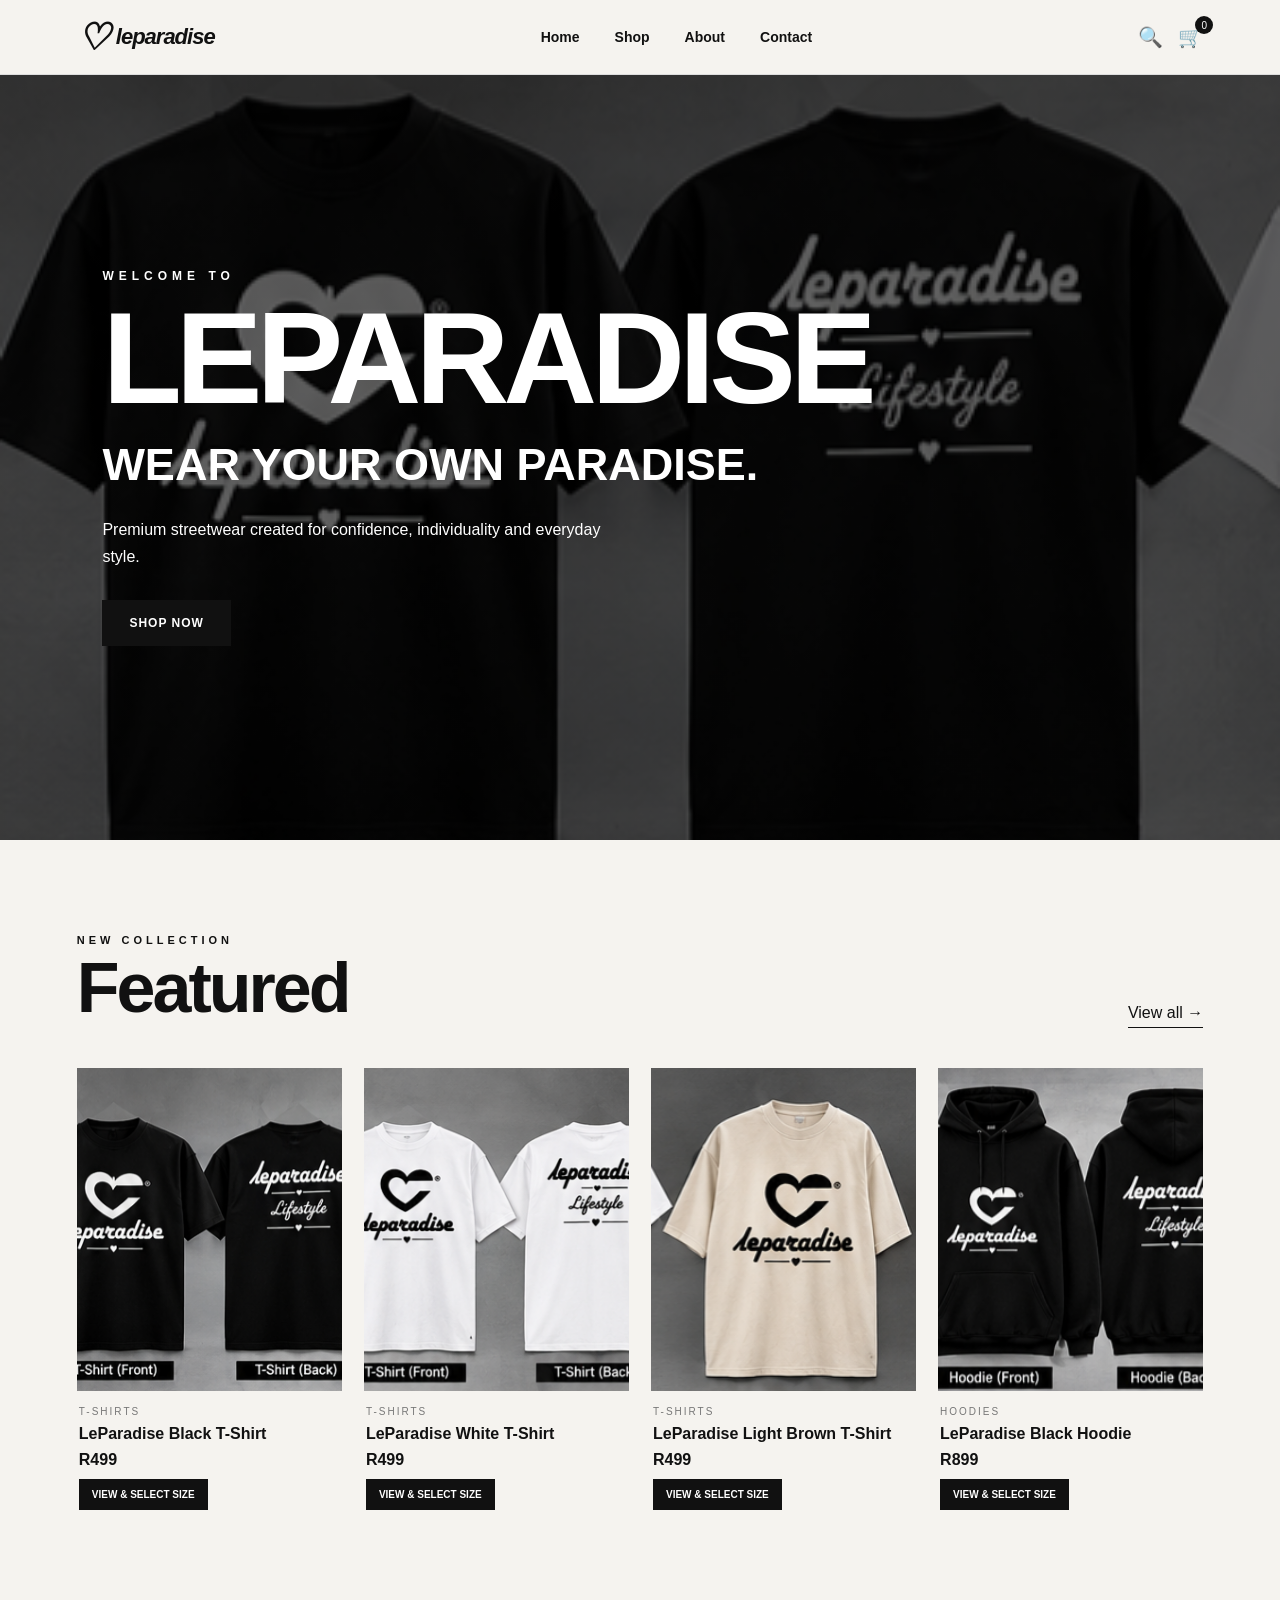
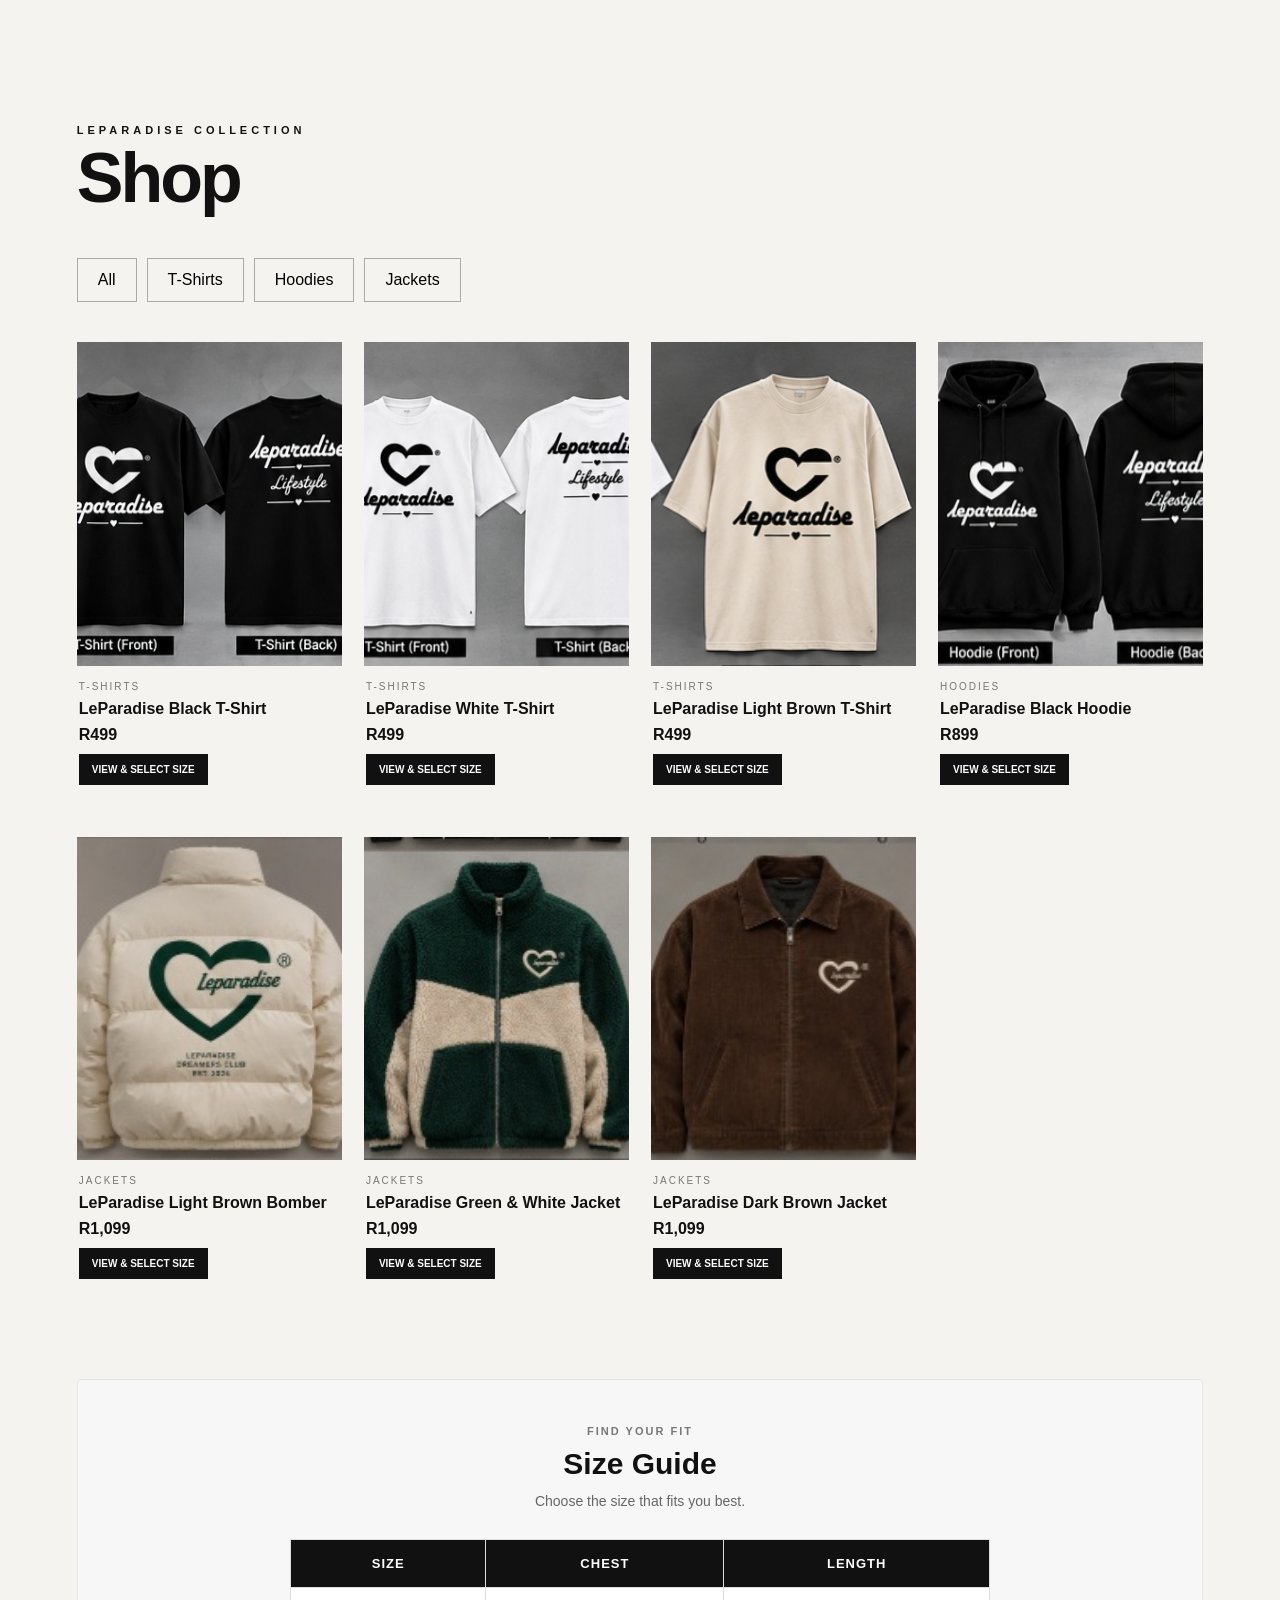
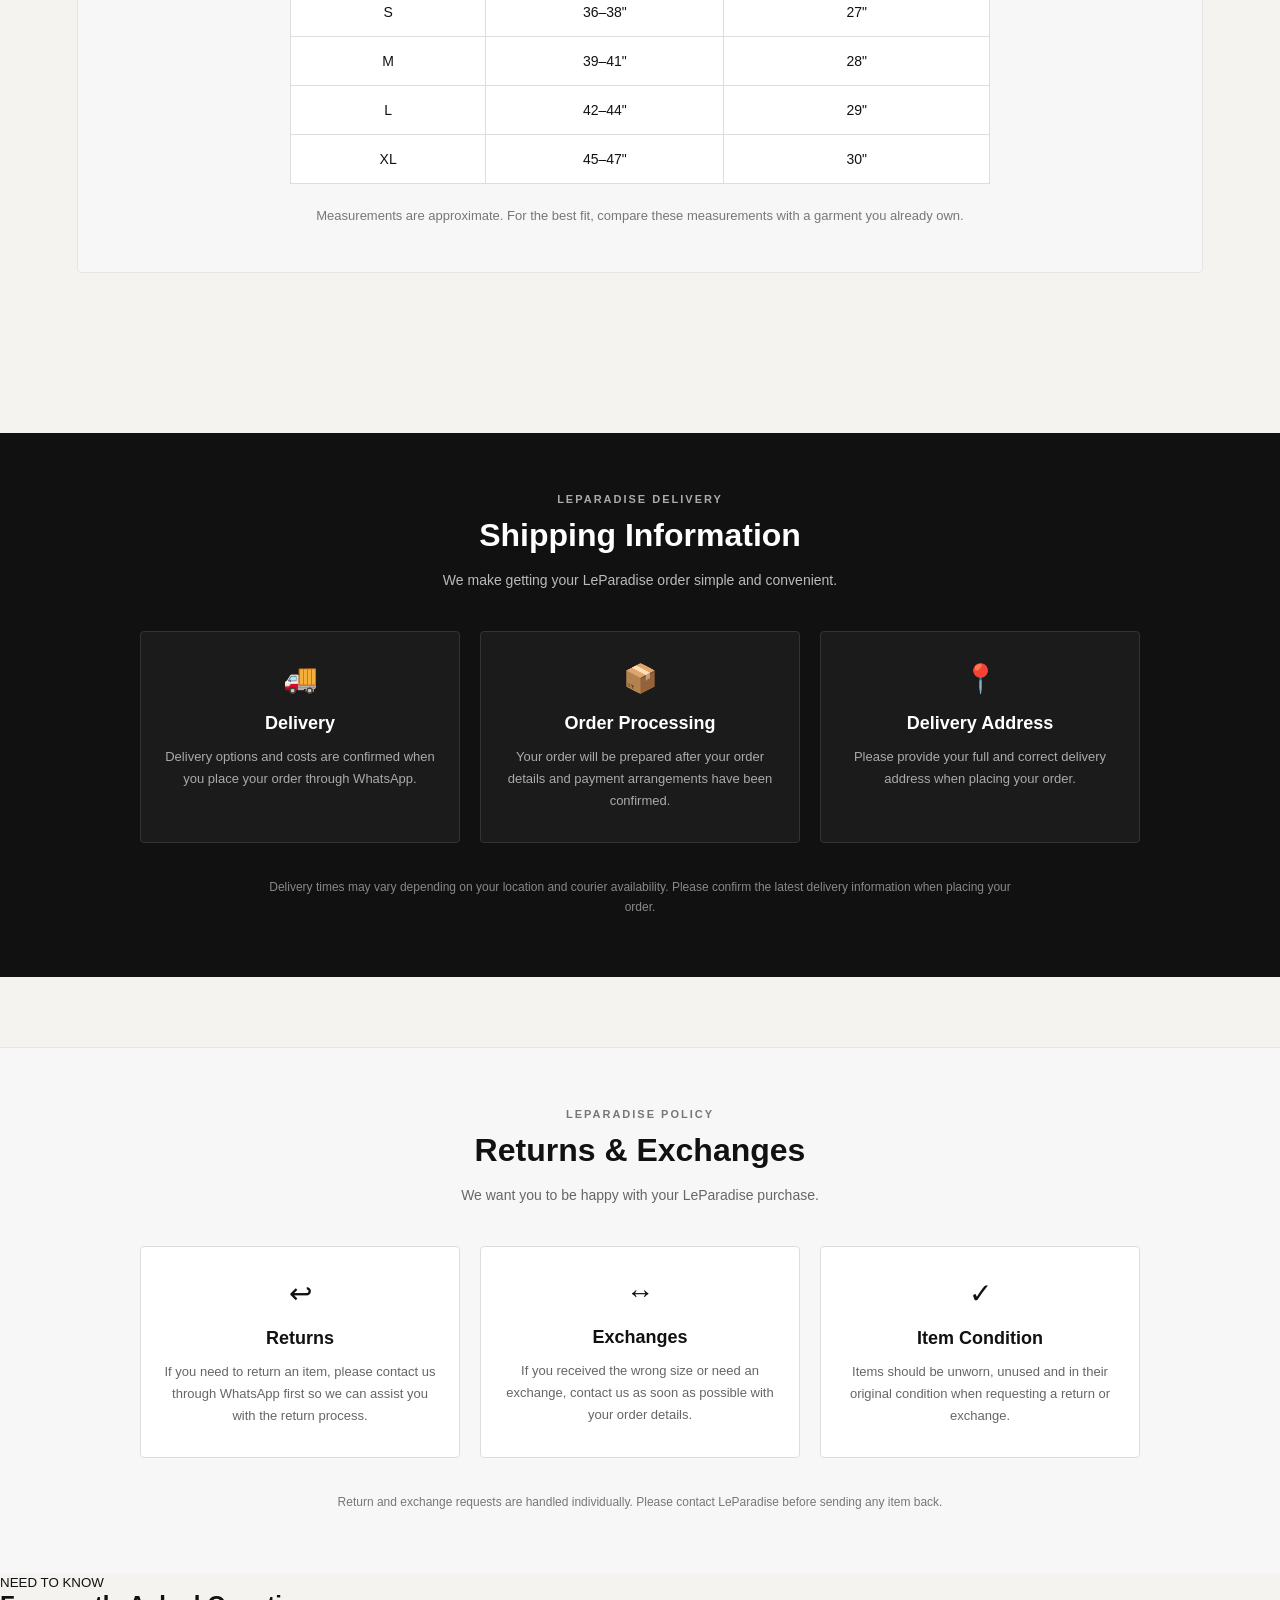
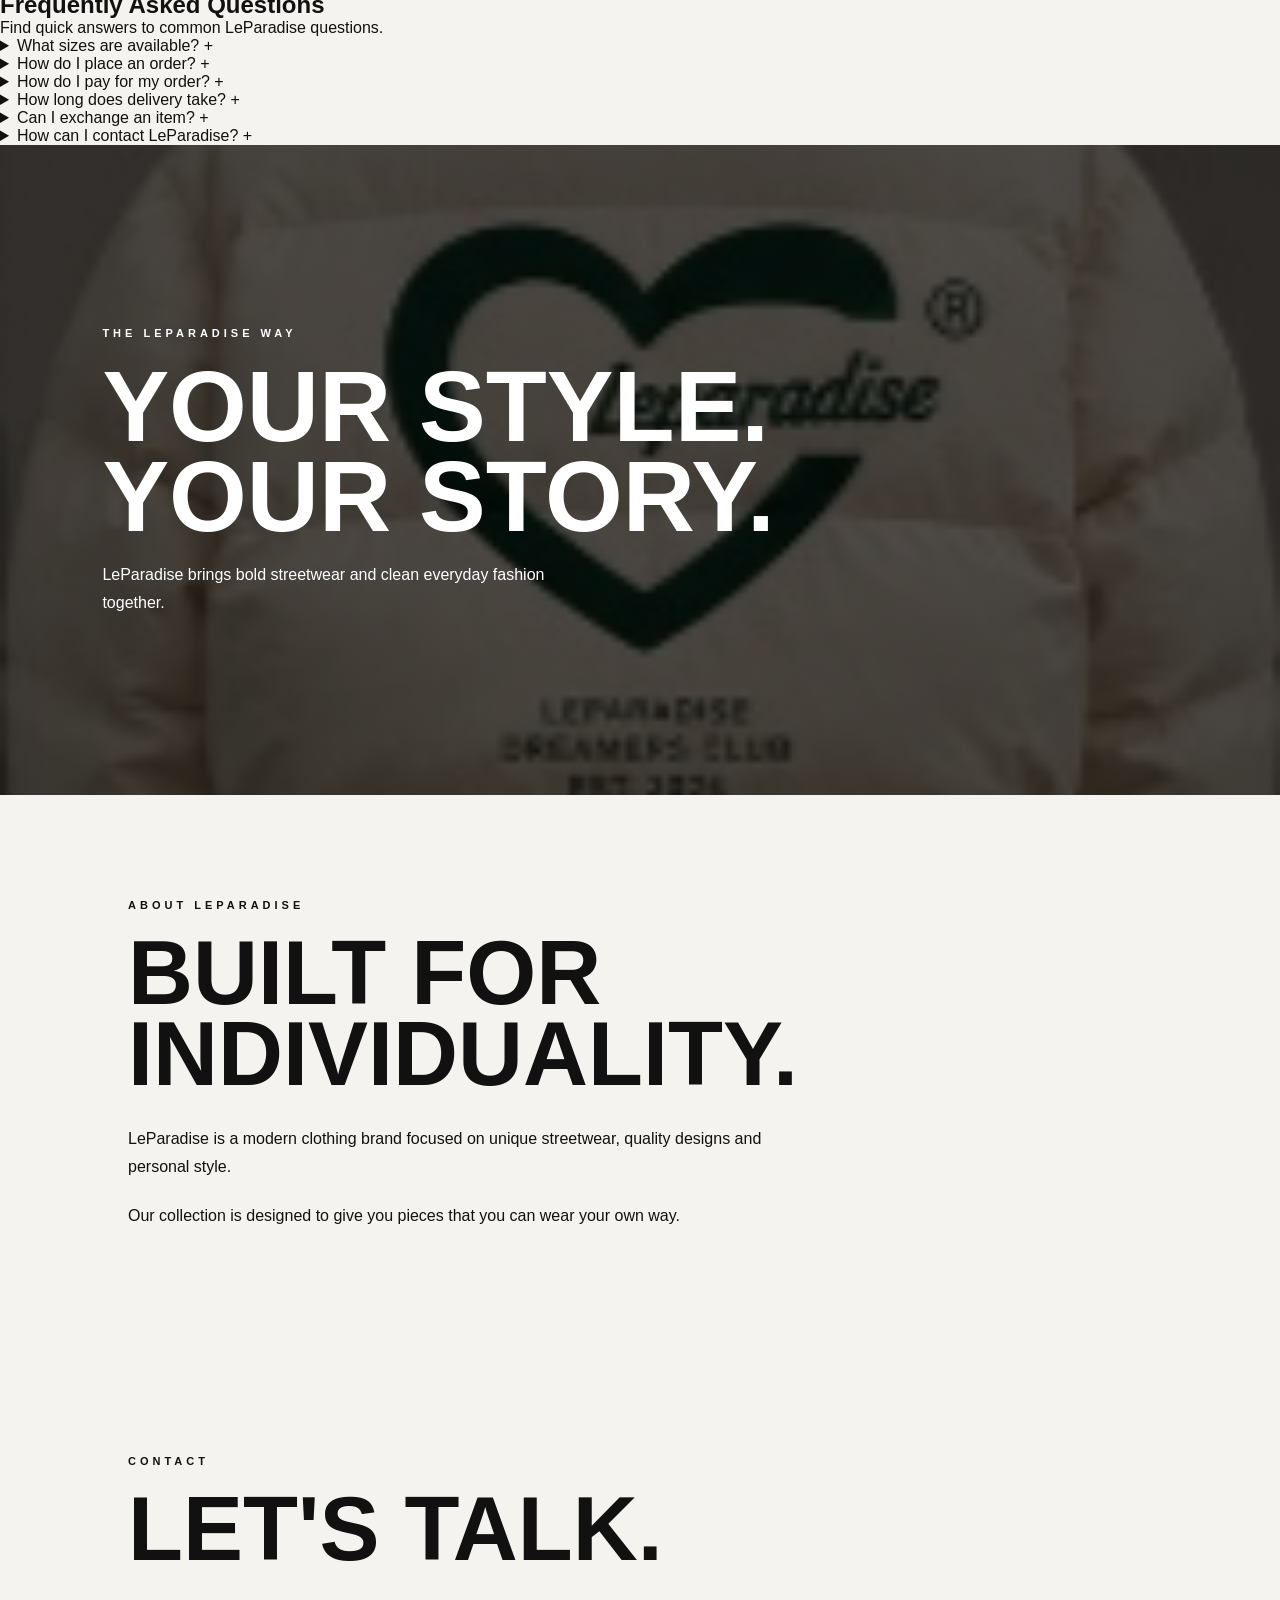
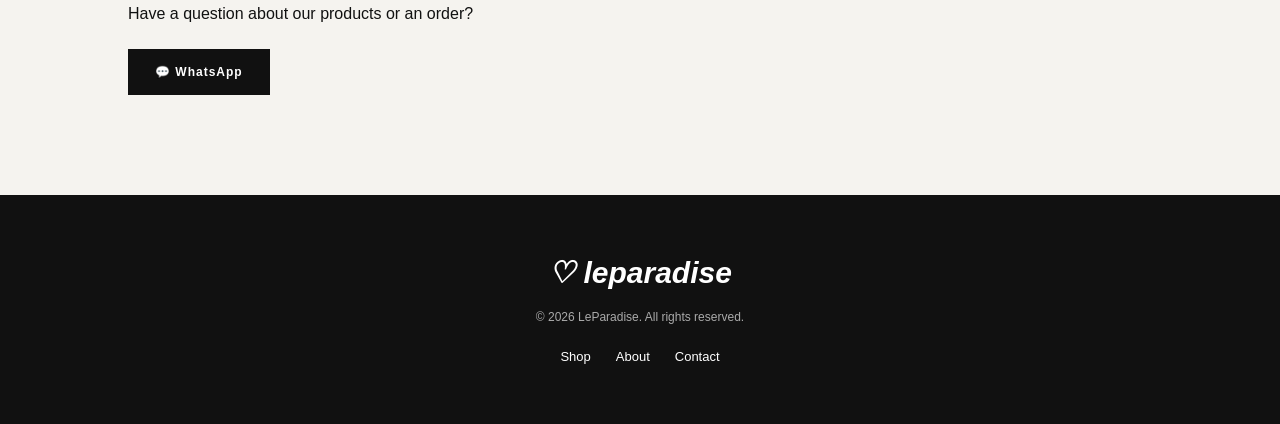
==== index.html @ 9fdb55fc "Add FAQ section" ====
<!DOCTYPE html>
<html lang="en">
<head>
  <meta charset="UTF-8">
  <meta name="viewport" content="width=device-width, initial-scale=1.0">

  <meta
    name="description"
    content="LeParadise — premium streetwear created for confidence, individuality and everyday style."
  >

  <title>LeParadise | Official Store</title>

  <link rel="stylesheet" href="style.css">
</head>

<body>

<header class="header">

  <a href="#home" class="logo">
    <span class="logo-heart">♡</span>
    <span>leparadise</span>
  </a>

  <nav class="desktop-nav">
    <a href="#home">Home</a>
    <a href="#shop">Shop</a>
    <a href="#about">About</a>
    <a href="#contact">Contact</a>
  </nav>

  <div class="header-buttons">

    <button
      onclick="openSearch()"
      aria-label="Search"
      type="button"
    >
      🔍
    </button>

    <button
      onclick="openCart()"
      class="cart-btn"
      aria-label="Shopping cart"
      type="button"
    >
      🛒
      <span id="cart-count">0</span>
    </button>

    <button
      onclick="toggleMenu()"
      class="menu-btn"
      aria-label="Open menu"
      type="button"
    >
      ☰
    </button>

  </div>

</header>


<!-- MOBILE MENU -->

<div id="mobile-menu" class="mobile-menu">

  <button
    class="close-menu"
    onclick="toggleMenu()"
    type="button"
    aria-label="Close menu"
  >
    ×
  </button>

  <a href="#home" onclick="toggleMenu()">Home</a>
  <a href="#shop" onclick="toggleMenu()">Shop</a>
  <a href="#about" onclick="toggleMenu()">About</a>
  <a href="#contact" onclick="toggleMenu()">Contact</a>

</div>


<!-- SEARCH -->

<div id="search-box" class="search-box">

  <div class="search-content">

    <input
      id="search-input"
      type="search"
      placeholder="Search products..."
      oninput="searchProducts()"
      aria-label="Search products"
    >

    <button
      onclick="closeSearch()"
      type="button"
      aria-label="Close search"
    >
      ×
    </button>

  </div>

</div>


<!-- HOME -->

<main id="home">

  <!-- HERO -->

  <section class="hero">

    <div class="hero-content">

      <p>WELCOME TO</p>

      <h1>LEPARADISE</h1>

      <h2>WEAR YOUR OWN PARADISE.</h2>

      <p class="hero-description">
        Premium streetwear created for confidence,
        individuality and everyday style.
      </p>

      <a href="#shop" class="main-button">
        SHOP NOW
      </a>

    </div>

  </section>


  <!-- FEATURED -->

  <section class="section">

    <div class="section-title">

      <div>
        <small>NEW COLLECTION</small>
        <h2>Featured</h2>
      </div>

      <a href="#shop">View all →</a>

    </div>

    <div
      id="featured-products"
      class="product-grid"
    ></div>

  </section>


  <!-- SHOP -->

  <section
    id="shop"
    class="section shop-section"
  >

    <div class="section-title">

      <div>
        <small>LEPARADISE COLLECTION</small>
        <h2>Shop</h2>
      </div>

    </div>


    <!-- PRODUCT FILTERS -->

    <div class="categories">

      <button
        onclick="filterProducts('all')"
        type="button"
      >
        All
      </button>

      <button
        onclick="filterProducts('T-Shirts')"
        type="button"
      >
        T-Shirts
      </button>

      <button
        onclick="filterProducts('Hoodies')"
        type="button"
      >
        Hoodies
      </button>

      <button
        onclick="filterProducts('Jackets')"
        type="button"
      >
        Jackets
      </button>

    </div>


    <!-- PRODUCTS -->

    <div
      id="shop-products"
      class="product-grid"
    ></div>


    <!-- SIZE GUIDE -->

    <div class="size-guide">

      <div class="size-guide-title">

        <small>FIND YOUR FIT</small>

        <h3>Size Guide</h3>

        <p>
          Choose the size that fits you best.
        </p>

      </div>


      <div class="size-table-wrapper">

        <table class="size-table">

          <thead>

            <tr>
              <th>Size</th>
              <th>Chest</th>
              <th>Length</th>
            </tr>

          </thead>

          <tbody>

            <tr>
              <td>S</td>
              <td>36–38"</td>
              <td>27"</td>
            </tr>

            <tr>
              <td>M</td>
              <td>39–41"</td>
              <td>28"</td>
            </tr>

            <tr>
              <td>L</td>
              <td>42–44"</td>
              <td>29"</td>
            </tr>

            <tr>
              <td>XL</td>
              <td>45–47"</td>
              <td>30"</td>
            </tr>

          </tbody>

        </table>

      </div>


      <p class="size-guide-note">
        Measurements are approximate. For the best fit,
        compare these measurements with a garment you
        already own.
      </p>

    </div>

  </section>
      <!-- SHIPPING INFORMATION -->

    <section
      id="shipping"
      class="shipping-section"
    >

      <div class="shipping-title">

        <small>LEPARADISE DELIVERY</small>

        <h2>Shipping Information</h2>

        <p>
          We make getting your LeParadise order simple
          and convenient.
        </p>

      </div>


      <div class="shipping-grid">

        <div class="shipping-card">

          <div class="shipping-icon">🚚</div>

          <h3>Delivery</h3>

          <p>
            Delivery options and costs are confirmed
            when you place your order through WhatsApp.
          </p>

        </div>


        <div class="shipping-card">

          <div class="shipping-icon">📦</div>

          <h3>Order Processing</h3>

          <p>
            Your order will be prepared after your order
            details and payment arrangements have been
            confirmed.
          </p>

        </div>


        <div class="shipping-card">

          <div class="shipping-icon">📍</div>

          <h3>Delivery Address</h3>

          <p>
            Please provide your full and correct delivery
            address when placing your order.
          </p>

        </div>

      </div>


      <p class="shipping-note">
        Delivery times may vary depending on your location
        and courier availability. Please confirm the latest
        delivery information when placing your order.
      </p>

          </section>
<!-- RETURNS & EXCHANGES -->

<section
  id="returns"
  class="returns-section"
>

  <div class="returns-title">

    <small>LEPARADISE POLICY</small>

    <h2>Returns & Exchanges</h2>

    <p>
      We want you to be happy with your LeParadise purchase.
    </p>

  </div>


  <div class="returns-grid">

    <div class="returns-card">

      <div class="returns-icon">↩</div>

      <h3>Returns</h3>

      <p>
        If you need to return an item, please contact us
        through WhatsApp first so we can assist you with
        the return process.
      </p>

    </div>


    <div class="returns-card">

      <div class="returns-icon">↔</div>

      <h3>Exchanges</h3>

      <p>
        If you received the wrong size or need an exchange,
        contact us as soon as possible with your order details.
      </p>

    </div>


    <div class="returns-card">

      <div class="returns-icon">✓</div>

      <h3>Item Condition</h3>

      <p>
        Items should be unworn, unused and in their original
        condition when requesting a return or exchange.
      </p>

    </div>

  </div>


  <p class="returns-note">
    Return and exchange requests are handled individually.
    Please contact LeParadise before sending any item back.
  </p>

</section>
  <!-- FAQ -->

<section
  id="faq"
  class="faq-section"
>

  <div class="faq-title">

    <small>NEED TO KNOW</small>

    <h2>Frequently Asked Questions</h2>

    <p>
      Find quick answers to common LeParadise questions.
    </p>

  </div>


  <div class="faq-list">

    <details class="faq-item">

      <summary>
        What sizes are available?
        <span>+</span>
      </summary>

      <p>
        LeParadise currently offers sizes S, M, L and XL.
        Please check our Size Guide before placing your order.
      </p>

    </details>


    <details class="faq-item">

      <summary>
        How do I place an order?
        <span>+</span>
      </summary>

      <p>
        Select your product and size, add it to your cart,
        then use the checkout option to contact us through
        WhatsApp and confirm your order.
      </p>

    </details>


    <details class="faq-item">

      <summary>
        How do I pay for my order?
        <span>+</span>
      </summary>

      <p>
        Payment arrangements are confirmed with you when
        your order is placed through WhatsApp.
      </p>

    </details>


    <details class="faq-item">

      <summary>
        How long does delivery take?
        <span>+</span>
      </summary>

      <p>
        Delivery times can vary depending on your location
        and courier availability. Please confirm the latest
        delivery information when placing your order.
      </p>

    </details>


    <details class="faq-item">

      <summary>
        Can I exchange an item?
        <span>+</span>
      </summary>

      <p>
        Yes, exchange requests can be discussed with us
        through WhatsApp. Please contact us before sending
        any item back.
      </p>

    </details>


    <details class="faq-item">

      <summary>
        How can I contact LeParadise?
        <span>+</span>
      </summary>

      <p>
        You can contact us directly through WhatsApp using
        the contact button on the website.
      </p>

    </details>

  </div>

</section>
  
  <!-- BRAND -->

  <section class="brand-section">

    <div>

      <small>THE LEPARADISE WAY</small>

      <h2>
        YOUR STYLE.<br>
        YOUR STORY.
      </h2>

      <p>
        LeParadise brings bold streetwear and clean
        everyday fashion together.
      </p>

    </div>

  </section>


  <!-- ABOUT -->

  <section
    id="about"
    class="text-section"
  >

    <small>ABOUT LEPARADISE</small>

    <h2>
      BUILT FOR<br>
      INDIVIDUALITY.
    </h2>

    <p>
      LeParadise is a modern clothing brand focused on
      unique streetwear, quality designs and personal style.
    </p>

    <p>
      Our collection is designed to give you pieces that
      you can wear your own way.
    </p>

  </section>


  <!-- CONTACT -->

  <section
    id="contact"
    class="contact-section"
  >

    <small>CONTACT</small>

    <h2>LET'S TALK.</h2>

    <p>
      Have a question about our products or an order?
    </p>

    <a
      href="https://wa.me/27712201955"
      target="_blank"
      rel="noopener noreferrer"
      class="main-button"
    >
      💬 WhatsApp
    </a>

  </section>

</main>


<!-- PRODUCT PAGE -->

<section
  id="product-page"
  class="product-page hidden"
>

  <button
    onclick="closeProduct()"
    class="back-button"
    type="button"
  >
    ← Back to shop
  </button>

  <div id="product-details"></div>

</section>


<!-- CART OVERLAY -->

<div
  id="overlay"
  onclick="closeCart()"
></div>


<!-- CART -->

<aside id="cart">

  <div class="cart-header">

    <h2>Your Cart</h2>

    <button
      onclick="closeCart()"
      type="button"
      aria-label="Close cart"
    >
      ×
    </button>

  </div>


  <div id="cart-items"></div>


  <div class="cart-bottom">

    <div class="total">

      <span>Total</span>

      <strong>
        R<span id="cart-total">0</span>
      </strong>

    </div>

    <button
      onclick="checkout()"
      class="checkout-button"
      type="button"
    >
      CHECKOUT
    </button>

  </div>

</aside>


<!-- FOOTER -->

<footer>

  <div class="footer-logo">
    ♡ leparadise
  </div>

  <p>
    © 2026 LeParadise. All rights reserved.
  </p>

  <div class="footer-links">

    <a href="#shop">Shop</a>
    <a href="#about">About</a>
    <a href="#contact">Contact</a>

  </div>

</footer>


<!-- JAVASCRIPT -->

<script src="script.js"></script>

</body>
      </html>
---- style.css ----
* {
  margin: 0;
  padding: 0;
  box-sizing: border-box;
}

html {
  scroll-behavior: smooth;
}

body {
  font-family: Arial, Helvetica, sans-serif;
  background: #f5f3ef;
  color: #111;
}

button,
input {
  font: inherit;
}

button {
  cursor: pointer;
}

a {
  text-decoration: none;
  color: inherit;
}


/* HEADER */

.header {
  height: 75px;
  padding: 0 6%;
  display: flex;
  align-items: center;
  justify-content: space-between;

  position: sticky;
  top: 0;
  z-index: 1000;

  background: rgba(245,243,239,.97);
  border-bottom: 1px solid #ddd;
}

.logo {
  display: flex;
  align-items: center;
  gap: 7px;

  font-size: 22px;
  font-weight: 900;
  font-style: italic;
  letter-spacing: -1px;
}

.logo-heart {
  font-size: 37px;
  line-height: 1;
}

.desktop-nav {
  display: flex;
  gap: 35px;
}

.desktop-nav a {
  font-size: 14px;
  font-weight: bold;
}

.header-buttons {
  display: flex;
  gap: 15px;
  align-items: center;
}

.header-buttons button {
  border: none;
  background: transparent;
  font-size: 20px;
}

.cart-btn {
  position: relative;
}

#cart-count {
  position: absolute;
  top: -9px;
  right: -10px;

  width: 18px;
  height: 18px;

  display: flex;
  align-items: center;
  justify-content: center;

  background: #111;
  color: white;

  border-radius: 50%;
  font-size: 10px;
}

.menu-btn {
  display: none;
}


/* MOBILE MENU */

.mobile-menu {
  position: fixed;
  top: 0;
  right: -100%;

  width: 82%;
  max-width: 360px;
  height: 100vh;

  background: #111;
  color: white;

  z-index: 3000;

  padding: 90px 35px;

  display: flex;
  flex-direction: column;
  gap: 30px;

  transition: .4s;
}

.mobile-menu.active {
  right: 0;
}

.mobile-menu a {
  font-size: 27px;
  font-weight: bold;
}

.close-menu {
  position: absolute;
  right: 25px;
  top: 20px;

  background: none;
  border: none;

  color: white;
  font-size: 35px;
}


/* SEARCH */

.search-box {
  display: none;

  position: fixed;
  top: 75px;
  left: 0;

  width: 100%;

  background: white;

  z-index: 2000;

  padding: 20px 6%;

  border-bottom: 1px solid #ddd;
}

.search-box.active {
  display: block;
}

.search-content {
  display: flex;
  gap: 10px;
}

.search-content input {
  flex: 1;

  padding: 15px;

  border: 1px solid #ccc;

  outline: none;
}

.search-content button {
  width: 50px;

  border: none;

  background: #111;
  color: white;

  font-size: 25px;
}


/* HERO */

.hero {
  min-height: 85vh;

  display: flex;
  align-items: center;

  padding: 8%;

  color: white;

  background:
    linear-gradient(
      rgba(0,0,0,.62),
      rgba(0,0,0,.62)
    ),
    url("images/20260901_001659.png")
    center/cover no-repeat;
}

.hero-content {
  max-width: 750px;
}

.hero-content > p:first-child {
  font-size: 12px;
  letter-spacing: 5px;
  font-weight: bold;
  margin-bottom: 20px;
}

.hero h1 {
  font-size: clamp(55px, 12vw, 130px);
  line-height: .85;
  letter-spacing: -6px;
  margin-bottom: 25px;
}

.hero h2 {
  font-size: clamp(24px, 4vw, 45px);
  margin-bottom: 25px;
}

.hero-description {
  max-width: 500px;
  line-height: 1.7;
  margin-bottom: 30px;
}


/* BUTTON */

.main-button {
  display: inline-block;

  padding: 16px 27px;

  background: #111;
  color: white;

  font-size: 12px;
  font-weight: bold;
  letter-spacing: 1px;

  border: none;
}


/* SECTIONS */

.section {
  padding: 90px 6%;
}

.section-title {
  display: flex;
  align-items: end;
  justify-content: space-between;

  margin-bottom: 40px;
}

.section-title small,
.text-section small,
.contact-section small,
.brand-section small {
  font-size: 11px;
  letter-spacing: 4px;
  font-weight: bold;
}

.section-title h2 {
  font-size: clamp(40px, 6vw, 70px);
  letter-spacing: -3px;
}

.section-title a {
  border-bottom: 1px solid #111;
  padding-bottom: 5px;
}


/* CATEGORIES */

.categories {
  display: flex;
  gap: 10px;
  flex-wrap: wrap;
  margin-bottom: 40px;
}

.categories button {
  background: transparent;

  border: 1px solid #aaa;

  padding: 12px 20px;
}

.categories button:hover {
  background: #111;
  color: white;
}


/* PRODUCTS */

.product-grid {
  display: grid;
  grid-template-columns: repeat(4, 1fr);
  gap: 22px;
}

.product-card {
  min-width: 0;
}

.product-image {
  width: 100%;
  aspect-ratio: .82;

  object-fit: cover;

  display: block;

  background: #ddd;
}

.product-info {
  padding: 15px 2px 30px;
}

.product-category {
  color: #777;

  font-size: 10px;
  letter-spacing: 2px;
  text-transform: uppercase;
}

.product-name {
  font-size: 16px;
  font-weight: bold;

  margin: 8px 0;
}

.product-price {
  font-weight: bold;
  margin-bottom: 10px;
}

.product-info button {
  background: #111;
  color: white;

  border: none;

  padding: 10px 13px;

  font-size: 10px;
  font-weight: bold;

  margin-right: 4px;
}


/* BRAND */

.brand-section {
  min-height: 650px;

  display: flex;
  align-items: center;

  padding: 8%;

  color: white;

  background:
    linear-gradient(
      rgba(0,0,0,.65),
      rgba(0,0,0,.65)
    ),
    url("images/20260901_003523.jpg")
    center/cover no-repeat;
}

.brand-section h2 {
  font-size: clamp(45px, 8vw, 100px);

  line-height: .9;

  margin: 20px 0;
}

.brand-section p {
  max-width: 500px;
  line-height: 1.7;
}


/* ABOUT */

.text-section,
.contact-section {
  padding: 100px 10%;
  max-width: 1100px;
}

.text-section h2,
.contact-section h2 {
  font-size: clamp(45px, 8vw, 90px);

  line-height: .9;

  margin: 20px 0 30px;
}

.text-section p,
.contact-section p {
  max-width: 650px;

  line-height: 1.8;

  margin-bottom: 20px;
}


/* PRODUCT PAGE */

.product-page {
  padding: 60px 6%;
  min-height: 80vh;
}

.hidden {
  display: none !important;
}

.back-button {
  background: none;
  border: none;
  font-weight: bold;
  margin-bottom: 40px;
}

.product-detail {
  display: grid;

  grid-template-columns: 1fr 1fr;

  gap: 60px;

  align-items: center;
}

.product-detail-image {
  width: 100%;
  max-height: 700px;
  object-fit: cover;
}

.product-detail-info h1 {
  font-size: clamp(40px, 6vw, 80px);

  line-height: .9;

  margin: 15px 0;
}

.product-detail-info p {
  line-height: 1.8;

  margin: 25px 0;
}

.size-title {
  font-weight: bold;
}

.sizes {
  display: flex;
  gap: 10px;
  margin: 15px 0 25px;
}

.sizes button {
  background: transparent;

  border: 1px solid #999;

  padding: 12px 18px;
}

.sizes button.selected {
  background: #111;
  color: white;
}


/* CART */

#overlay {
  display: none;

  position: fixed;
  inset: 0;

  background: rgba(0,0,0,.55);

  z-index: 1500;
}

#overlay.active {
  display: block;
}

#cart {
  position: fixed;

  top: 0;
  right: -450px;

  width: min(450px,100%);
  height: 100vh;

  background: white;

  z-index: 2500;

  display: flex;
  flex-direction: column;

  transition: .4s;
}

#cart.active {
  right: 0;
}

.cart-header {
  padding: 25px;

  display: flex;
  justify-content: space-between;

  border-bottom: 1px solid #ddd;
}

.cart-header button {
  border: none;
  background: none;

  font-size: 30px;
}

#cart-items {
  flex: 1;

  overflow-y: auto;

  padding: 20px;
}

.cart-item {
  display: flex;
  gap: 15px;

  padding-bottom: 20px;
  margin-bottom: 20px;

  border-bottom: 1px solid #ddd;
}

.cart-item img {
  width: 85px;
  height: 105px;

  object-fit: cover;
}

.cart-item-info {
  flex: 1;
}

.cart-item-info h3 {
  font-size: 15px;
  margin-bottom: 7px;
}

.quantity {
  display: flex;
  gap: 12px;
  align-items: center;

  margin-top: 12px;
}

.quantity button {
  width: 28px;
  height: 28px;

  border: 1px solid #ccc;

  background: white;
}

.remove {
  border: none;
  background: none;

  color: #777;

  margin-top: 8px;

  font-size: 11px;
}

.cart-bottom {
  padding: 25px;

  border-top: 1px solid #ddd;
}

.total {
  display: flex;
  justify-content: space-between;

  font-size: 20px;

  margin-bottom: 20px;
}

.checkout-button {
  width: 100%;

  padding: 17px;

  background: #111;
  color: white;

  border: none;

  font-weight: bold;
}


/* FOOTER */

footer {
  background: #111;
  color: white;

  text-align: center;

  padding: 60px 6%;
}

.footer-logo {
  font-size: 30px;
  font-weight: bold;
  font-style: italic;

  margin-bottom: 20px;
}

footer p {
  color: #aaa;

  font-size: 12px;
}

.footer-links {
  display: flex;
  justify-content: center;

  gap: 25px;

  margin-top: 25px;

  font-size: 13px;
}


/* MOBILE */

@media (max-width: 900px) {

  .desktop-nav {
    display: none;
  }

  .menu-btn {
    display: block;
  }

  .product-grid {
    grid-template-columns: repeat(2,1fr);
  }

  .product-detail {
    grid-template-columns: 1fr;
  }

}


@media (max-width: 600px) {

  .header {
    padding: 0 5%;
  }

  .logo {
    font-size: 18px;
  }

  .logo-heart {
    font-size: 30px;
  }

  .hero {
    min-height: 75vh;
    padding: 10% 6%;
  }

  .hero h1 {
    letter-spacing: -3px;
  }

  .section {
    padding: 65px 5%;
  }

  .section-title {
    align-items: start;
    flex-direction: column;
    gap: 20px;
  }

  .product-grid {
    gap: 12px;
  }

  .product-info button {
    width: 100%;
    margin: 4px 0;
  }

  .brand-section {
    min-height: 550px;
    padding: 10% 6%;
  }

  .text-section,
  .contact-section {
    padding: 70px 6%;
  }

}
/* =====================================
   LEPARADISE SIZE GUIDE
   ===================================== */

.size-guide {
  margin-top: 70px;
  padding: 45px 30px;
  background: #f7f7f7;
  border: 1px solid #e5e5e5;
  border-radius: 4px;
  text-align: center;
}

.size-guide-title small {
  display: block;
  font-size: 11px;
  letter-spacing: 2px;
  font-weight: 600;
  margin-bottom: 10px;
  color: #777;
}

.size-guide-title h3 {
  margin: 0;
  font-size: 30px;
  font-weight: 600;
}

.size-guide-title p {
  margin: 12px 0 30px;
  color: #666;
  font-size: 14px;
}

.size-table-wrapper {
  width: 100%;
  overflow-x: auto;
}

.size-table {
  width: 100%;
  max-width: 700px;
  margin: 0 auto;
  border-collapse: collapse;
  background: #fff;
}

.size-table th,
.size-table td {
  padding: 16px 20px;
  border: 1px solid #ddd;
  text-align: center;
}

.size-table th {
  background: #111;
  color: #fff;
  font-size: 13px;
  letter-spacing: 1px;
  text-transform: uppercase;
}

.size-table td {
  font-size: 14px;
}

.size-table tbody tr:hover {
  background: #f5f5f5;
}

.size-guide-note {
  max-width: 650px;
  margin: 22px auto 0;
  color: #777;
  font-size: 13px;
  line-height: 1.6;
}


/* MOBILE SIZE GUIDE */

@media (max-width: 600px) {

  .size-guide {
    margin-top: 45px;
    padding: 30px 15px;
  }

  .size-guide-title h3 {
    font-size: 25px;
  }

  .size-table th,
  .size-table td {
    padding: 13px 10px;
    font-size: 12px;
  }

  .size-guide-note {
    font-size: 12px;
  }

  }
/* =====================================
   LEPARADISE SHIPPING INFORMATION
   ===================================== */

.shipping-section {
  margin-top: 70px;
  padding: 60px 30px;
  background: #111;
  color: #fff;
  text-align: center;
}

.shipping-title small {
  display: block;
  font-size: 11px;
  letter-spacing: 2px;
  font-weight: 600;
  color: #aaa;
  margin-bottom: 12px;
}

.shipping-title h2 {
  margin: 0;
  font-size: 32px;
  font-weight: 600;
}

.shipping-title p {
  max-width: 600px;
  margin: 15px auto 40px;
  color: #bbb;
  font-size: 14px;
  line-height: 1.6;
}

.shipping-grid {
  max-width: 1000px;
  margin: 0 auto;
  display: grid;
  grid-template-columns: repeat(3, 1fr);
  gap: 20px;
}

.shipping-card {
  padding: 30px 22px;
  background: #1b1b1b;
  border: 1px solid #333;
  border-radius: 4px;
}

.shipping-icon {
  font-size: 28px;
  margin-bottom: 18px;
}

.shipping-card h3 {
  margin: 0 0 12px;
  font-size: 18px;
}

.shipping-card p {
  margin: 0;
  color: #aaa;
  font-size: 13px;
  line-height: 1.7;
}

.shipping-note {
  max-width: 750px;
  margin: 35px auto 0;
  color: #888;
  font-size: 12px;
  line-height: 1.6;
}


/* MOBILE SHIPPING */

@media (max-width: 700px) {

  .shipping-section {
    margin-top: 45px;
    padding: 45px 18px;
  }

  .shipping-title h2 {
    font-size: 26px;
  }

  .shipping-grid {
    grid-template-columns: 1fr;
    gap: 15px;
  }

  .shipping-card {
    padding: 25px 20px;
  }

    }
/* =====================================
   LEPARADISE RETURNS & EXCHANGES
   ===================================== */

.returns-section {
  margin-top: 70px;
  padding: 60px 30px;
  background: #f7f7f7;
  text-align: center;
  border-top: 1px solid #e5e5e5;
}

.returns-title small {
  display: block;
  font-size: 11px;
  letter-spacing: 2px;
  font-weight: 600;
  color: #777;
  margin-bottom: 12px;
}

.returns-title h2 {
  margin: 0;
  font-size: 32px;
  font-weight: 600;
}

.returns-title p {
  max-width: 600px;
  margin: 15px auto 40px;
  color: #666;
  font-size: 14px;
  line-height: 1.6;
}

.returns-grid {
  max-width: 1000px;
  margin: 0 auto;
  display: grid;
  grid-template-columns: repeat(3, 1fr);
  gap: 20px;
}

.returns-card {
  padding: 30px 22px;
  background: #fff;
  border: 1px solid #ddd;
  border-radius: 4px;
}

.returns-icon {
  font-size: 28px;
  margin-bottom: 18px;
}

.returns-card h3 {
  margin: 0 0 12px;
  font-size: 18px;
}

.returns-card p {
  margin: 0;
  color: #666;
  font-size: 13px;
  line-height: 1.7;
}

.returns-note {
  max-width: 750px;
  margin: 35px auto 0;
  color: #777;
  font-size: 12px;
  line-height: 1.6;
}


/* MOBILE RETURNS */

@media (max-width: 700px) {

  .returns-section {
    margin-top: 45px;
    padding: 45px 18px;
  }

  .returns-title h2 {
    font-size: 26px;
  }

  .returns-grid {
    grid-template-columns: 1fr;
    gap: 15px;
  }

  .returns-card {
    padding: 25px 20px;
  }

  }
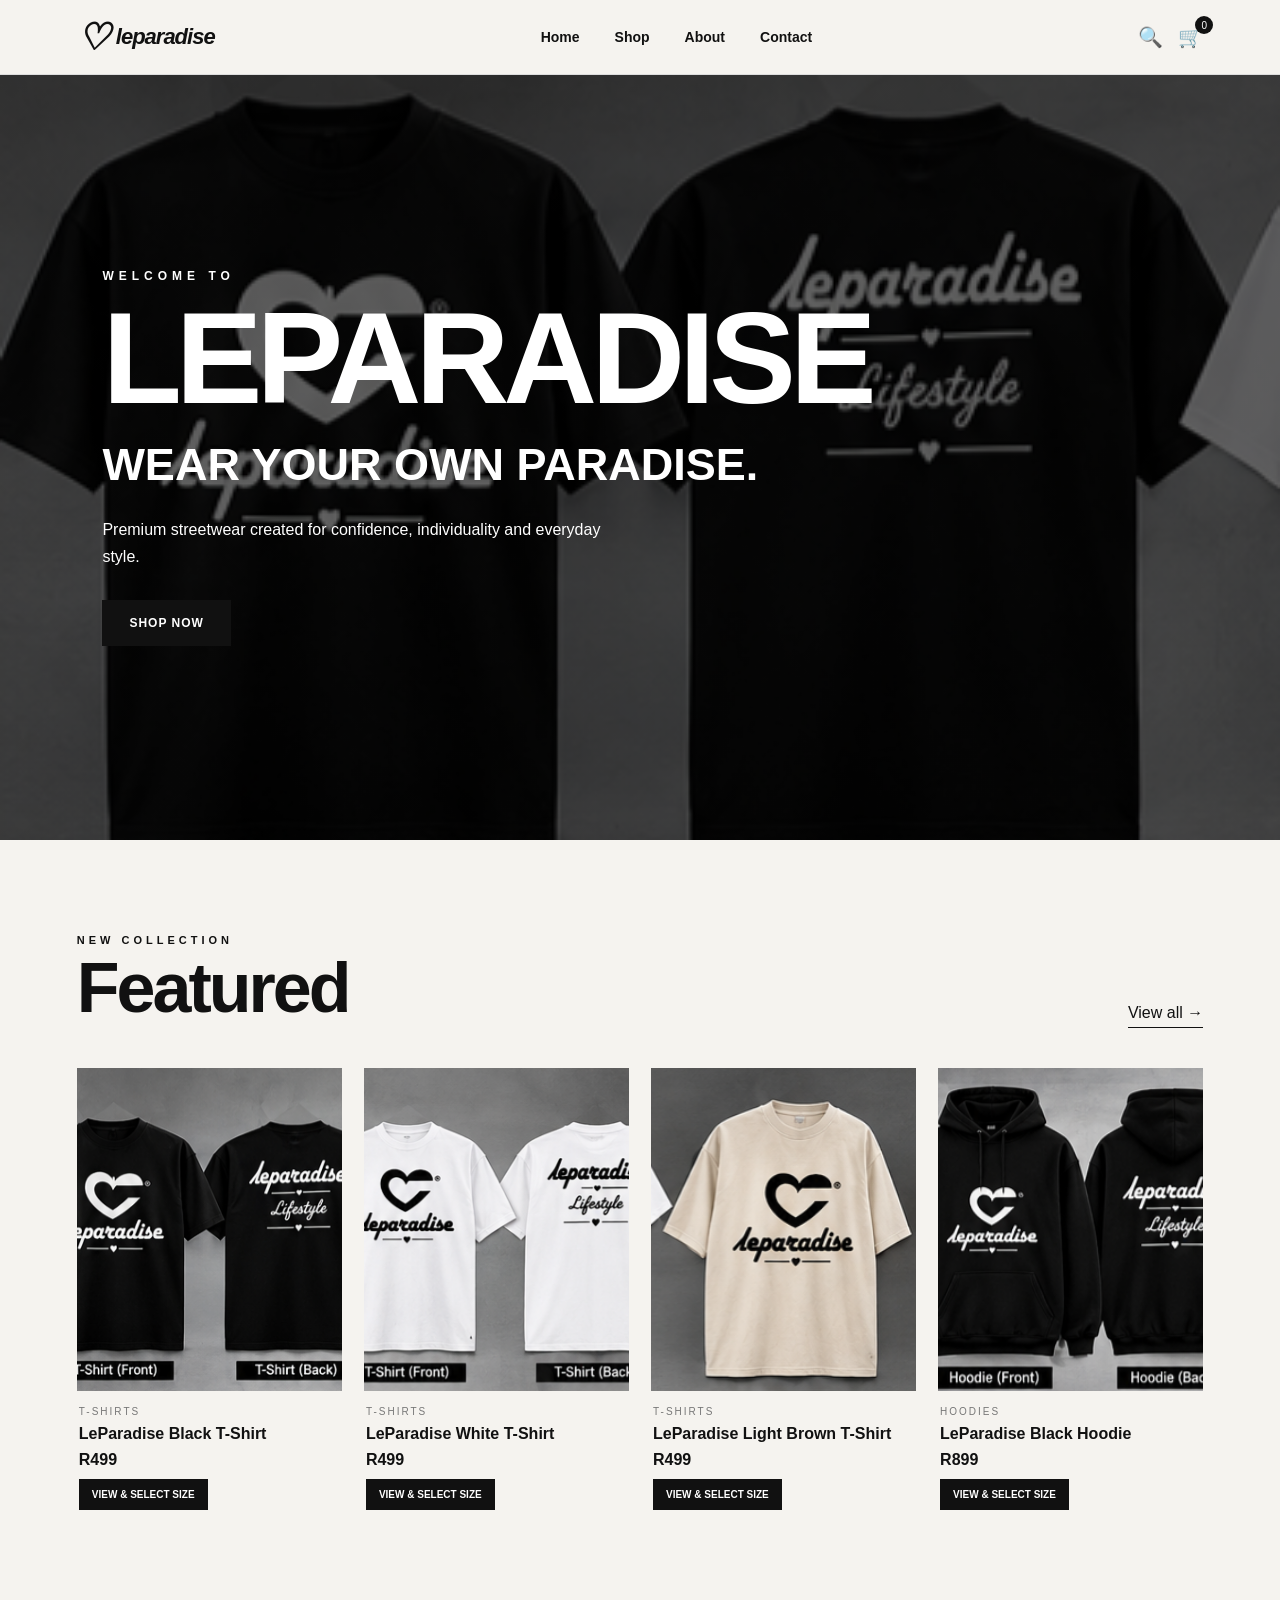
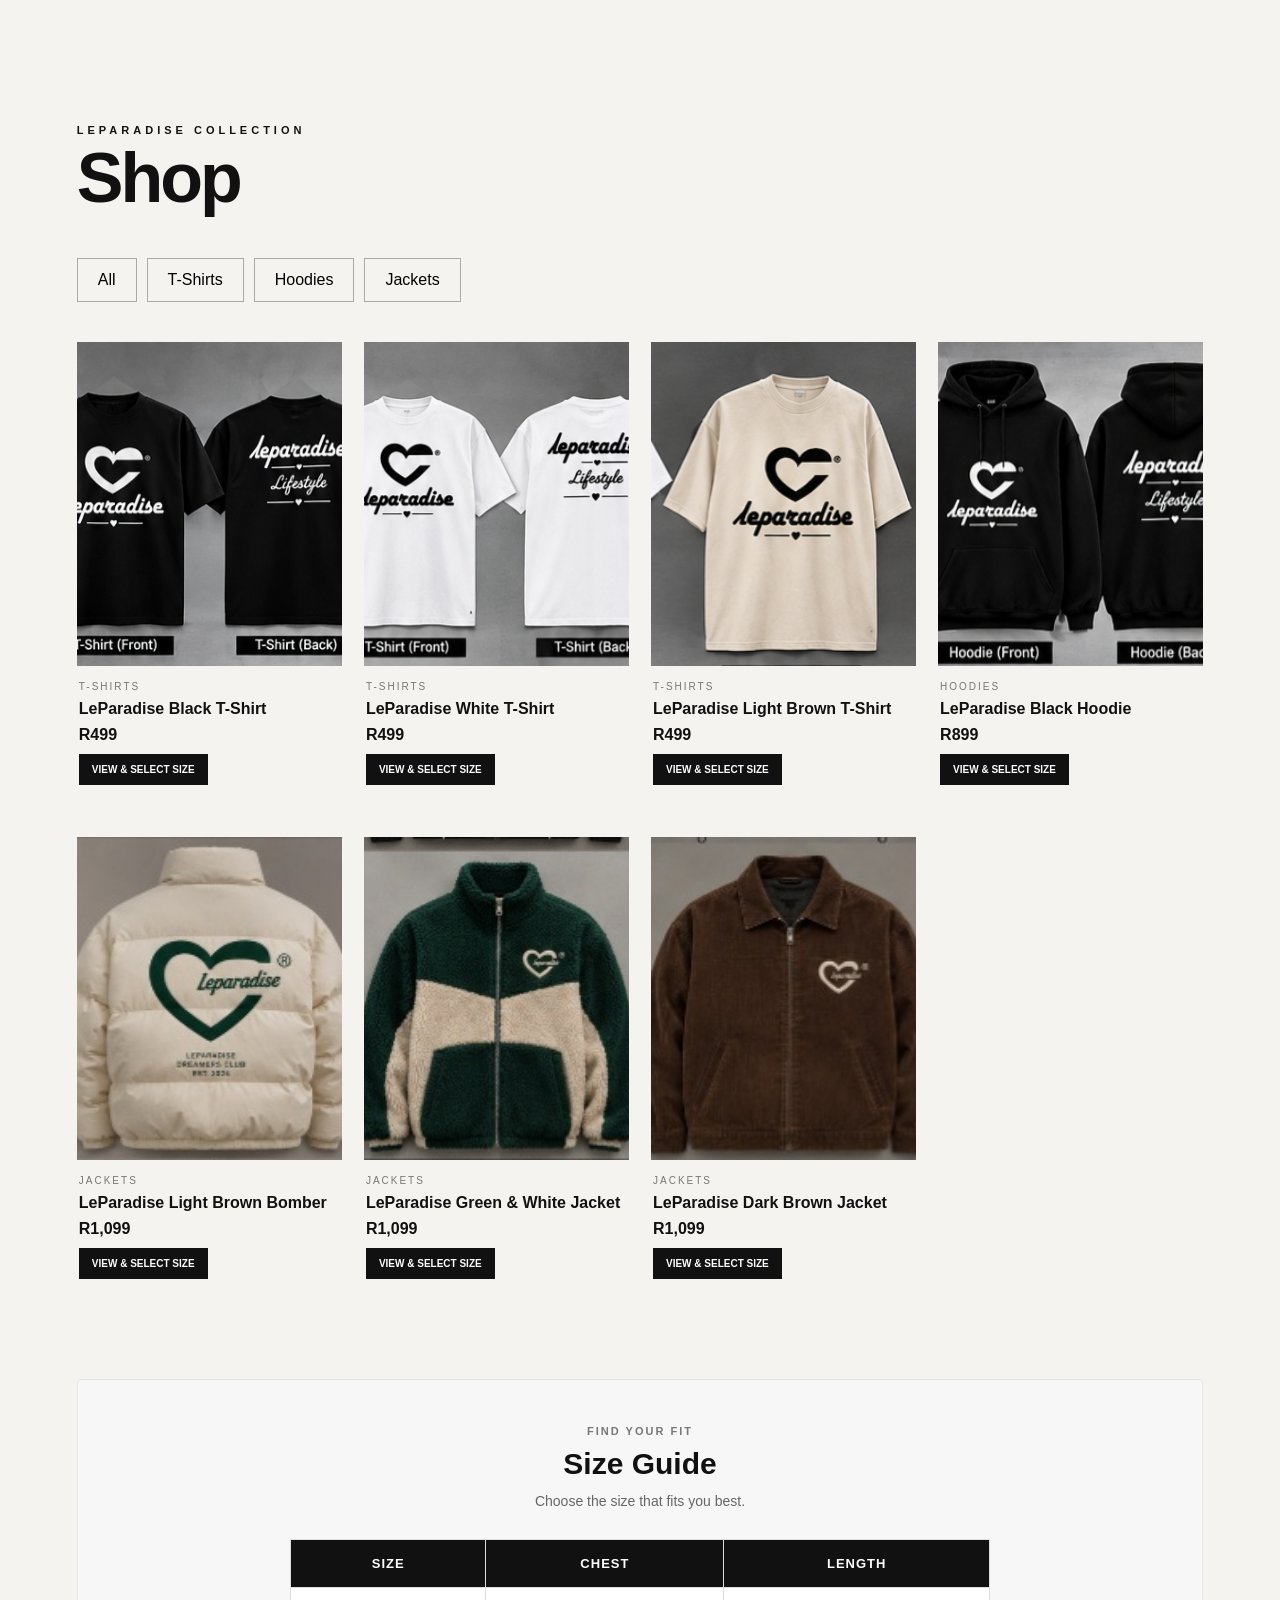
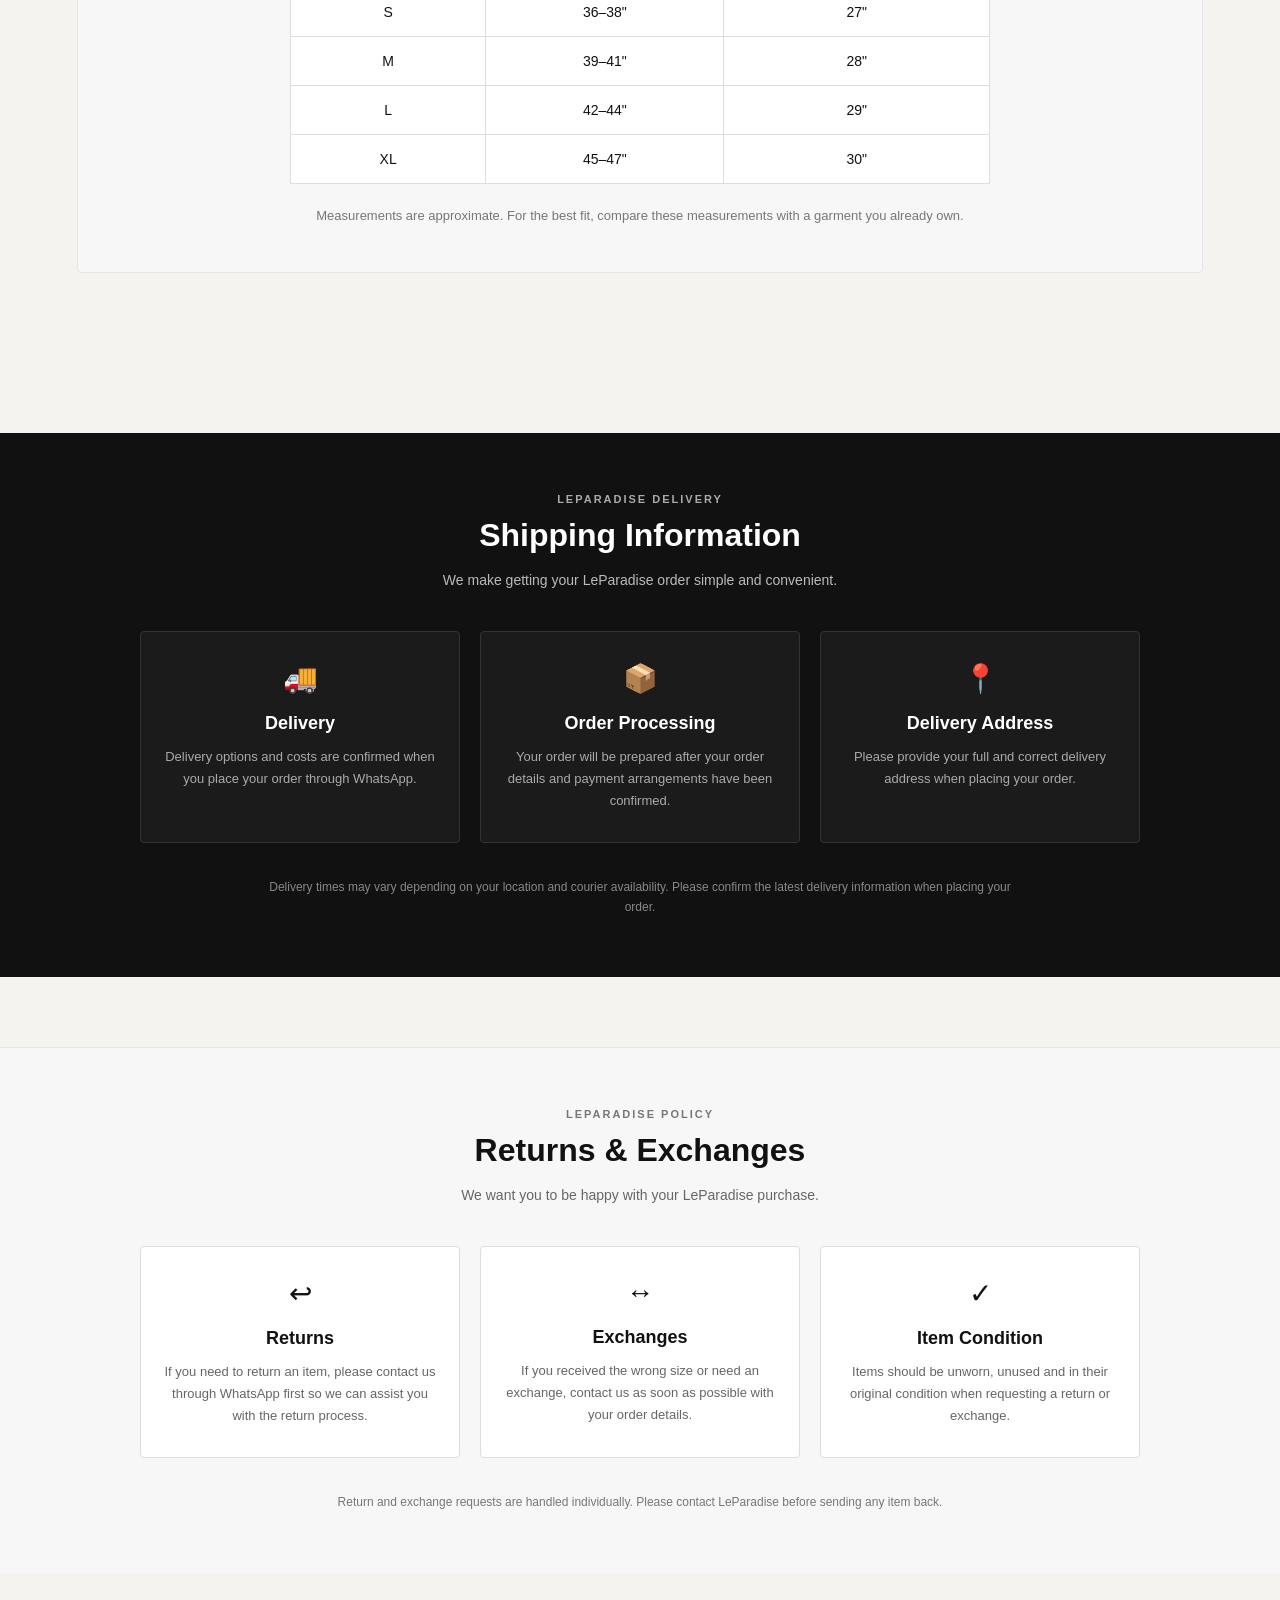
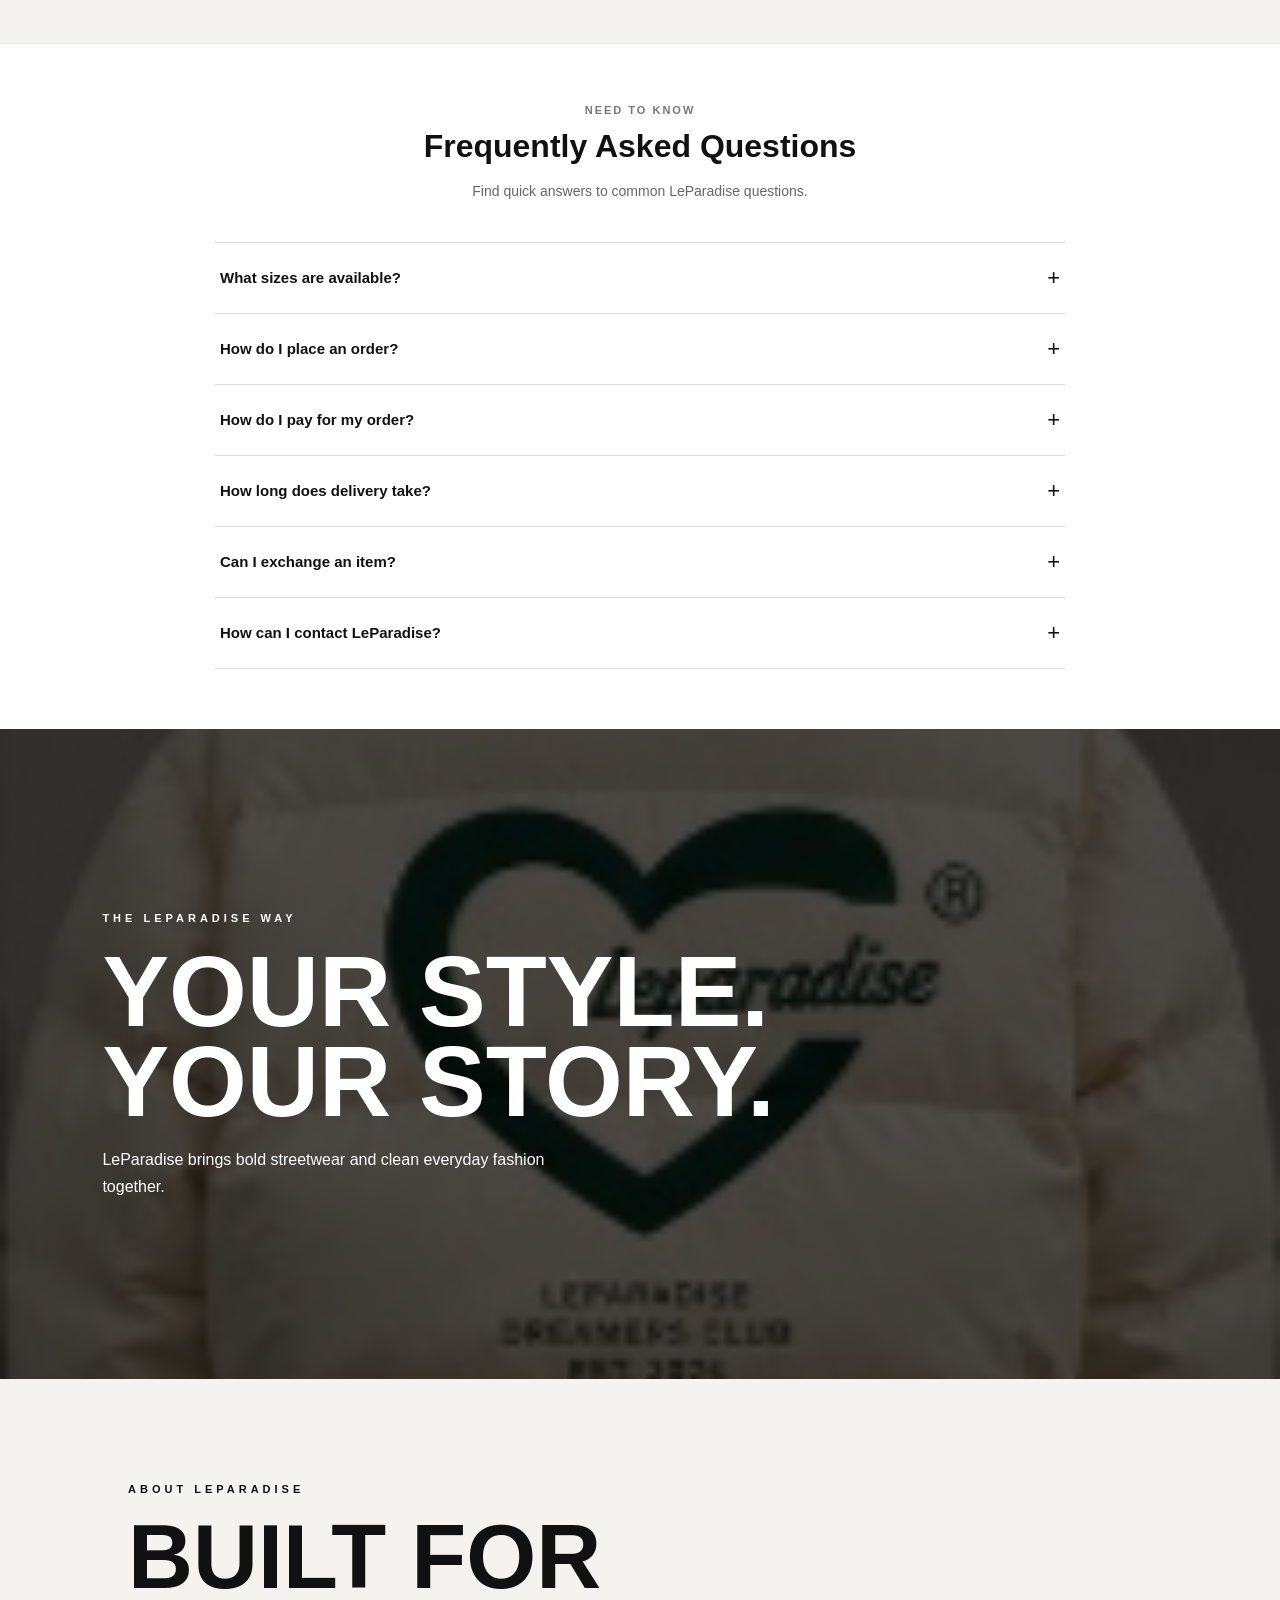
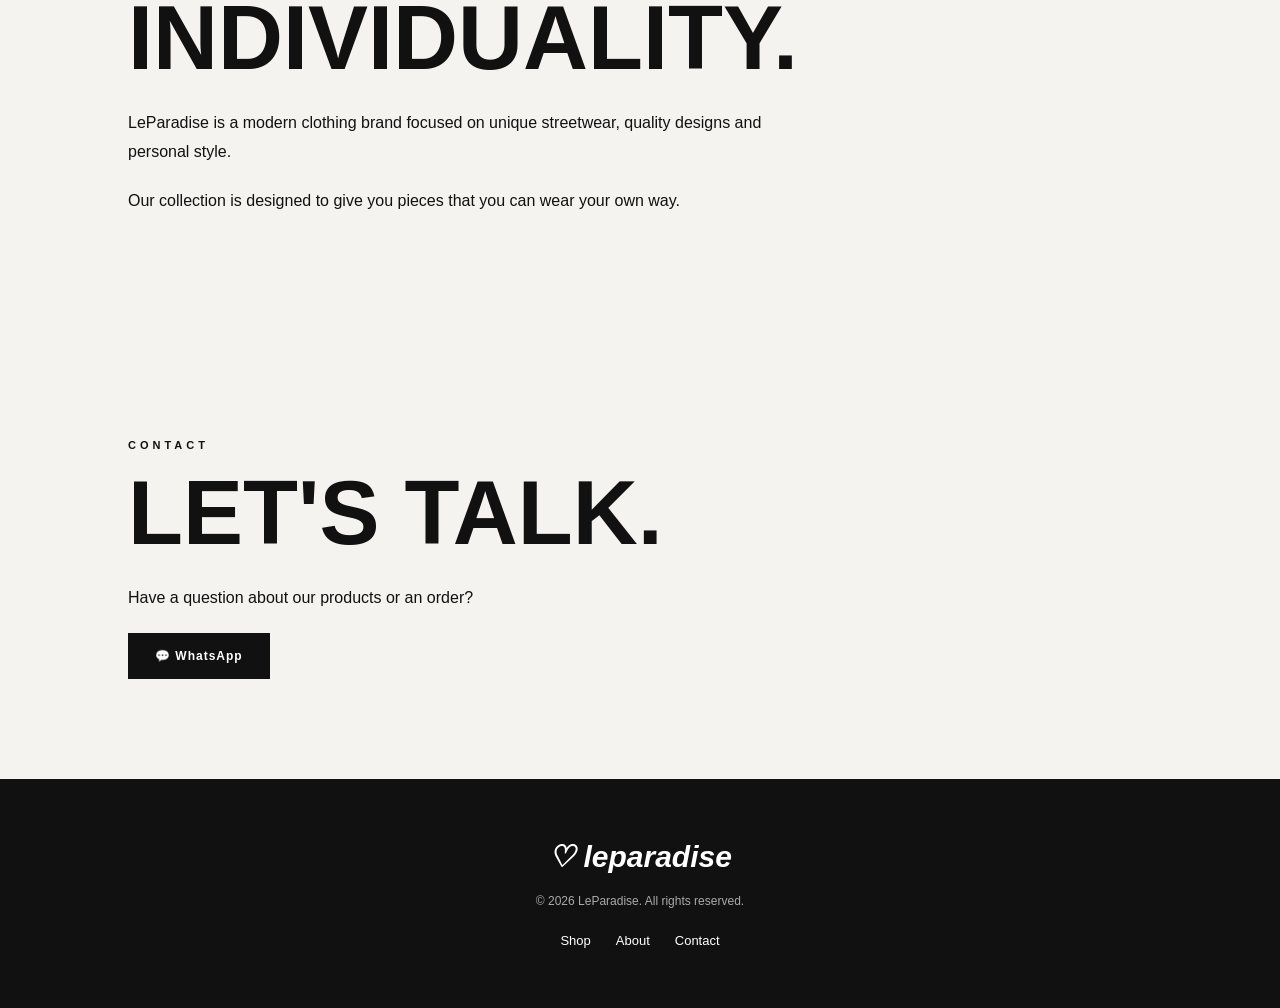
==== commit 543735a0: "Update mobile navigation links" ====
--- a/index.html
+++ b/index.html
@@ -76,11 +76,14 @@
   >
     ×
   </button>
-
-  <a href="#home" onclick="toggleMenu()">Home</a>
-  <a href="#shop" onclick="toggleMenu()">Shop</a>
-  <a href="#about" onclick="toggleMenu()">About</a>
-  <a href="#contact" onclick="toggleMenu()">Contact</a>
+  
+<a href="#home" onclick="toggleMenu()">Home</a>
+<a href="#shop" onclick="toggleMenu()">Shop</a>
+<a href="#about" onclick="toggleMenu()">About</a>
+<a href="#shipping" onclick="toggleMenu()">Shipping</a>
+<a href="#returns" onclick="toggleMenu()">Returns & Exchanges</a>
+<a href="#faq" onclick="toggleMenu()">FAQ</a>
+<a href="#contact" onclick="toggleMenu()">Contact</a>
 
 </div>
 
--- a/style.css
+++ b/style.css
@@ -1093,3 +1093,111 @@
   }
 
   }
+/* =====================================
+   LEPARADISE FAQ
+   ===================================== */
+
+.faq-section {
+  margin-top: 70px;
+  padding: 60px 30px;
+  background: #fff;
+  border-top: 1px solid #e5e5e5;
+}
+
+.faq-title {
+  text-align: center;
+  margin-bottom: 40px;
+}
+
+.faq-title small {
+  display: block;
+  font-size: 11px;
+  letter-spacing: 2px;
+  font-weight: 600;
+  color: #777;
+  margin-bottom: 12px;
+}
+
+.faq-title h2 {
+  margin: 0;
+  font-size: 32px;
+  font-weight: 600;
+}
+
+.faq-title p {
+  max-width: 600px;
+  margin: 15px auto 0;
+  color: #666;
+  font-size: 14px;
+  line-height: 1.6;
+}
+
+.faq-list {
+  max-width: 850px;
+  margin: 0 auto;
+  border-top: 1px solid #ddd;
+}
+
+.faq-item {
+  border-bottom: 1px solid #ddd;
+}
+
+.faq-item summary {
+  padding: 22px 5px;
+  display: flex;
+  justify-content: space-between;
+  align-items: center;
+  cursor: pointer;
+  list-style: none;
+  font-size: 15px;
+  font-weight: 600;
+}
+
+.faq-item summary::-webkit-details-marker {
+  display: none;
+}
+
+.faq-item summary span {
+  font-size: 22px;
+  font-weight: 400;
+  transition: transform 0.2s ease;
+}
+
+.faq-item[open] summary span {
+  transform: rotate(45deg);
+}
+
+.faq-item p {
+  margin: 0;
+  padding: 0 35px 22px 5px;
+  color: #666;
+  font-size: 13px;
+  line-height: 1.7;
+}
+
+
+/* MOBILE FAQ */
+
+@media (max-width: 600px) {
+
+  .faq-section {
+    margin-top: 45px;
+    padding: 45px 18px;
+  }
+
+  .faq-title h2 {
+    font-size: 26px;
+  }
+
+  .faq-item summary {
+    padding: 18px 3px;
+    font-size: 14px;
+  }
+
+  .faq-item p {
+    padding-left: 3px;
+    padding-right: 20px;
+    font-size: 12px;
+  }
+
+    }
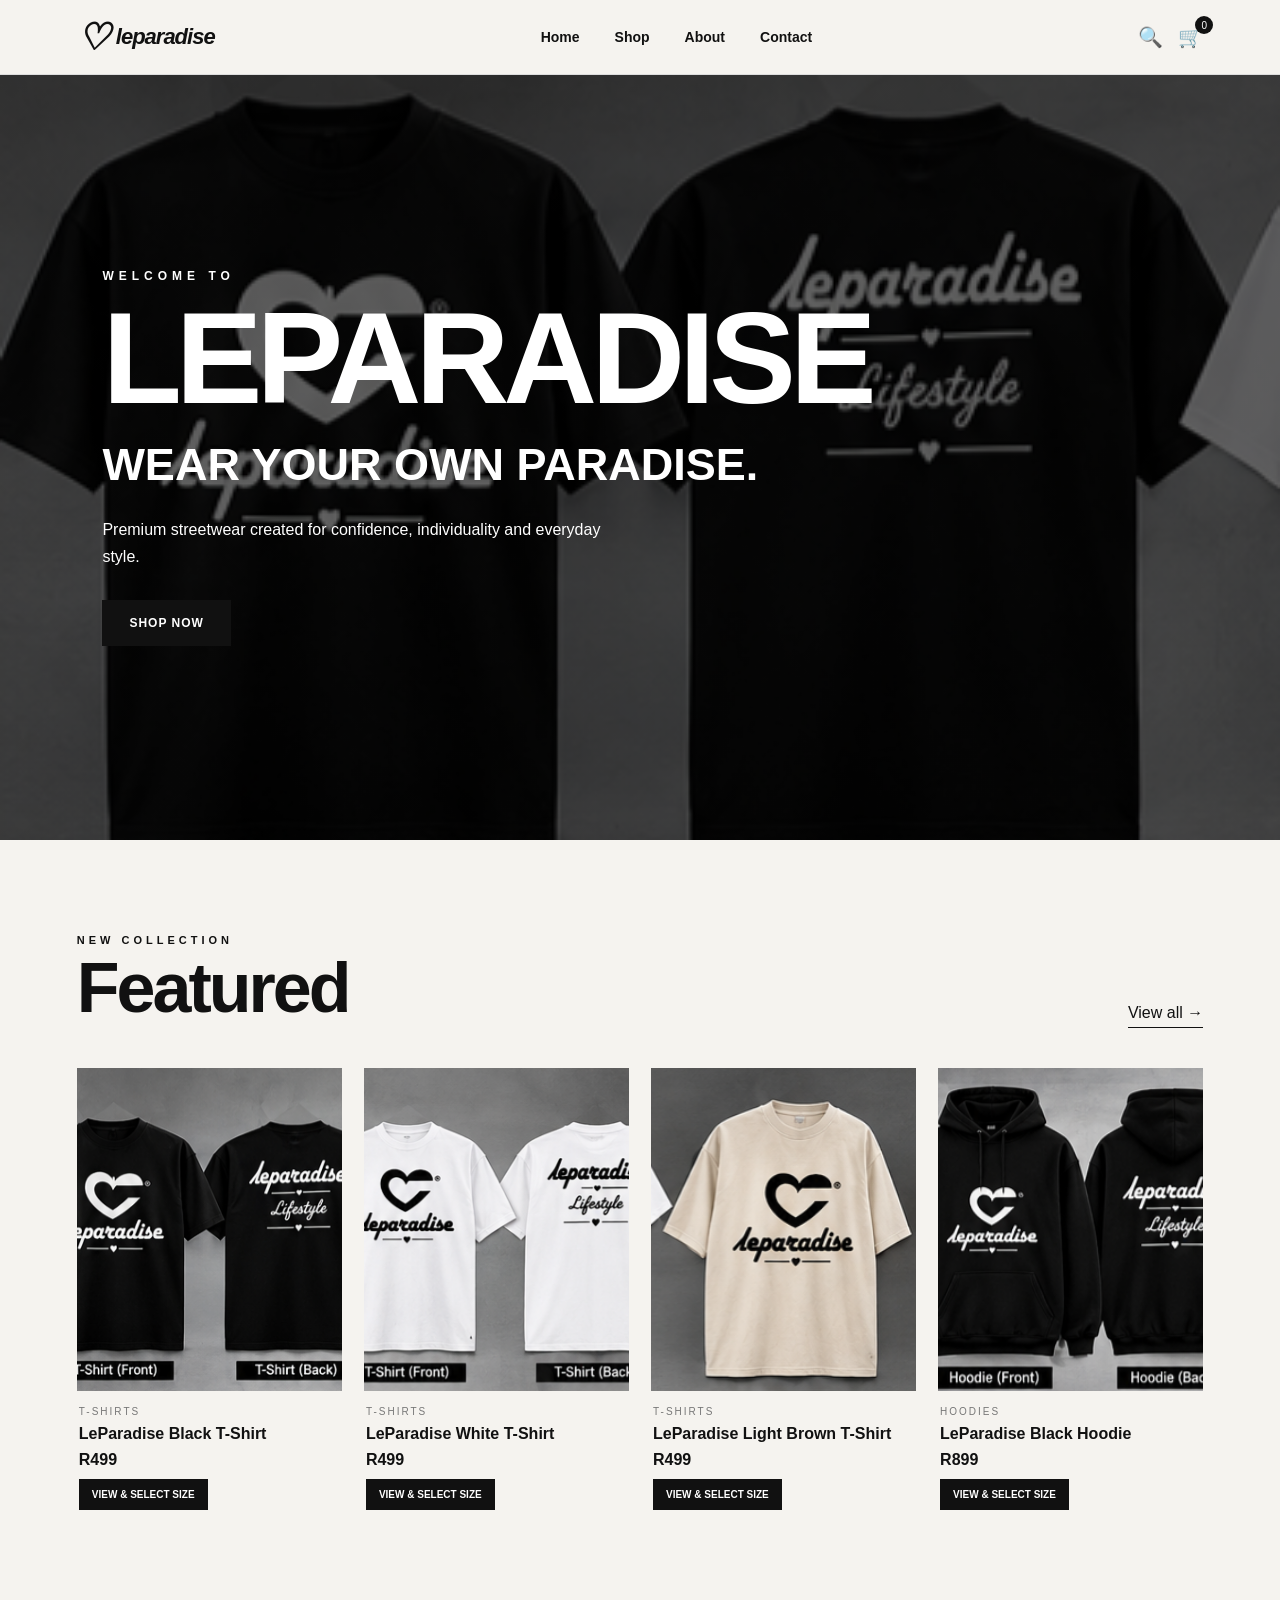
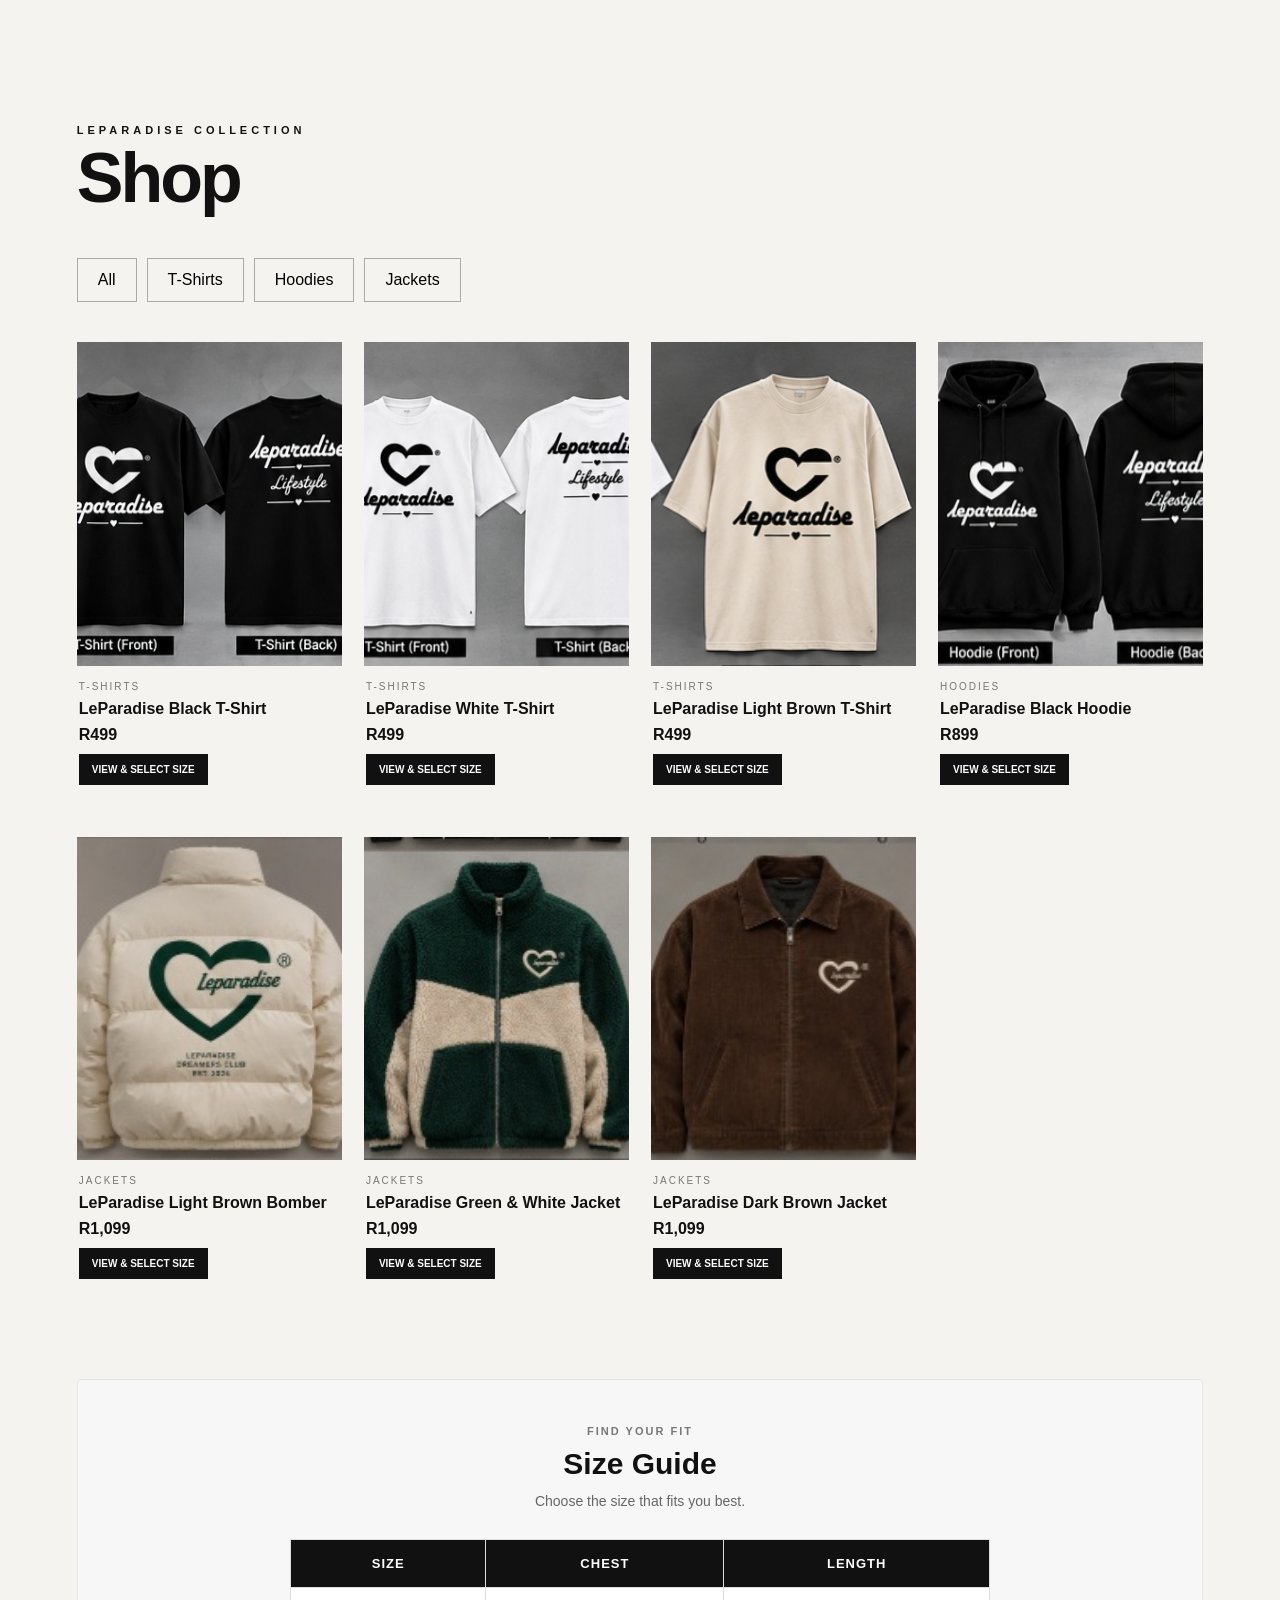
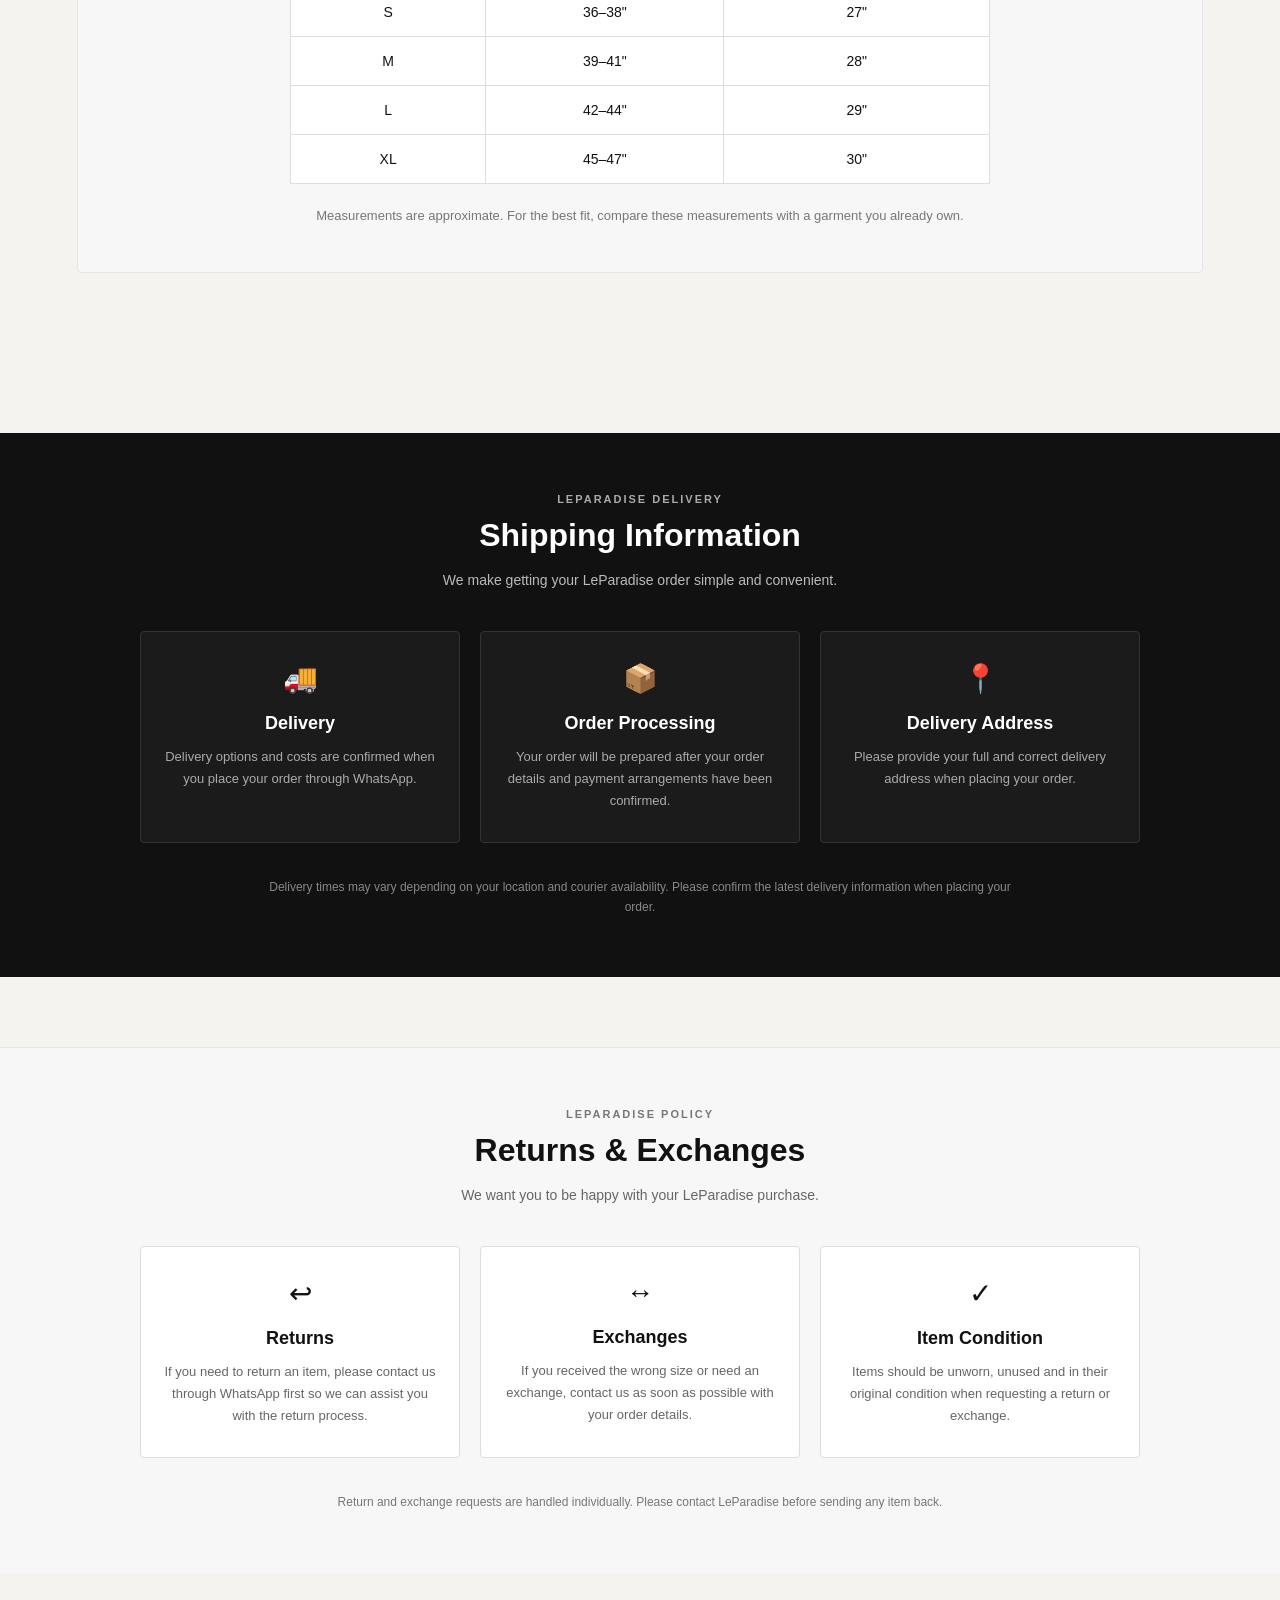
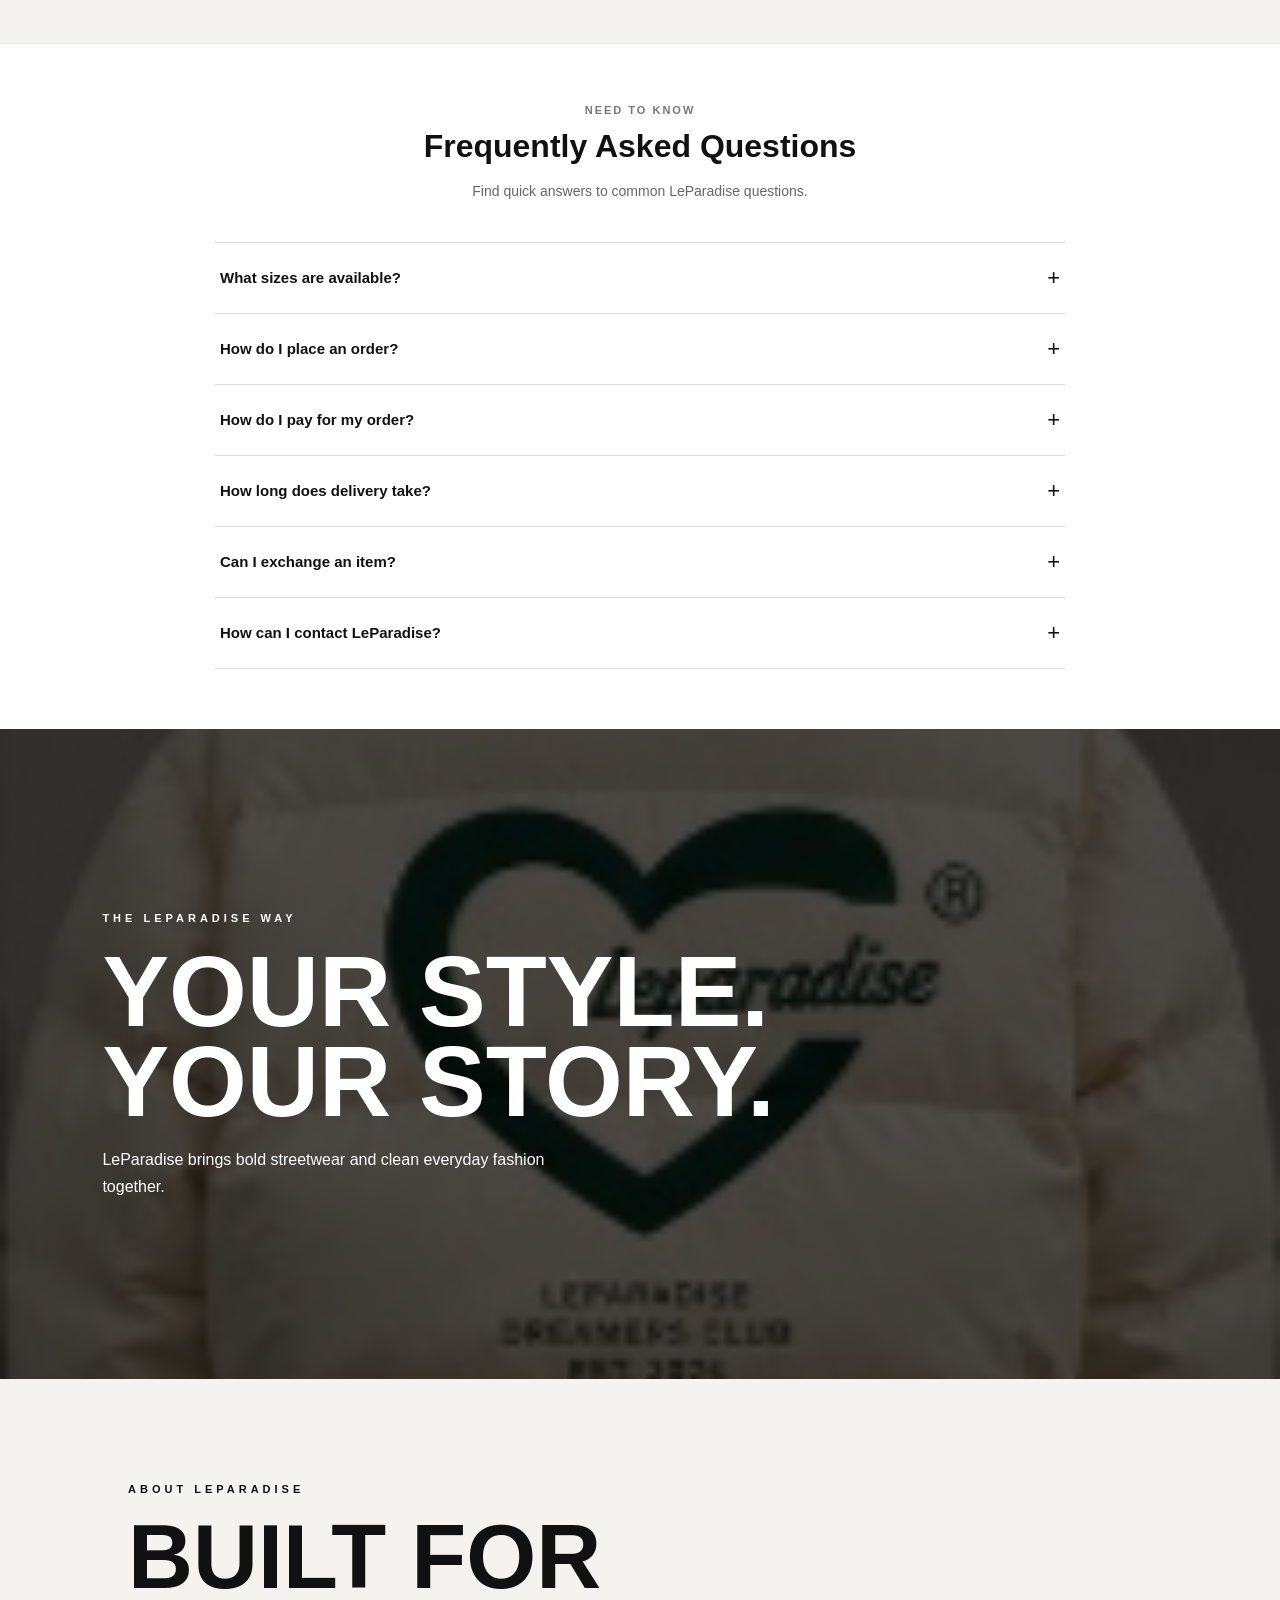
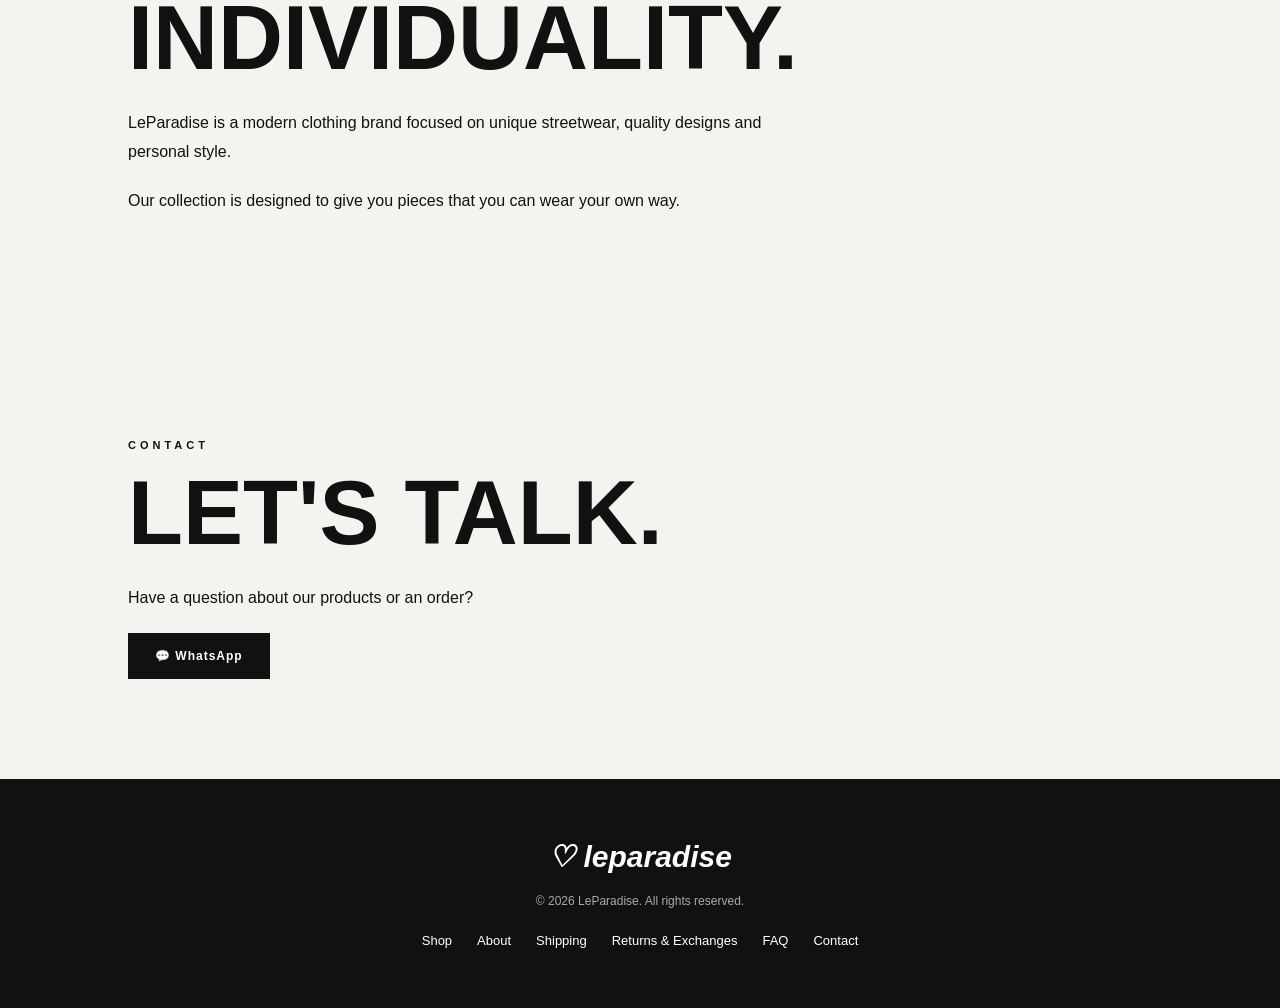
==== commit a93ae0d2: "Update footer navigation links" ====
--- a/index.html
+++ b/index.html
@@ -735,9 +735,12 @@
 
   <div class="footer-links">
 
-    <a href="#shop">Shop</a>
-    <a href="#about">About</a>
-    <a href="#contact">Contact</a>
+<a href="#shop">Shop</a>
+<a href="#about">About</a>
+<a href="#shipping">Shipping</a>
+<a href="#returns">Returns & Exchanges</a>
+<a href="#faq">FAQ</a>
+<a href="#contact">Contact</a>
 
   </div>
 
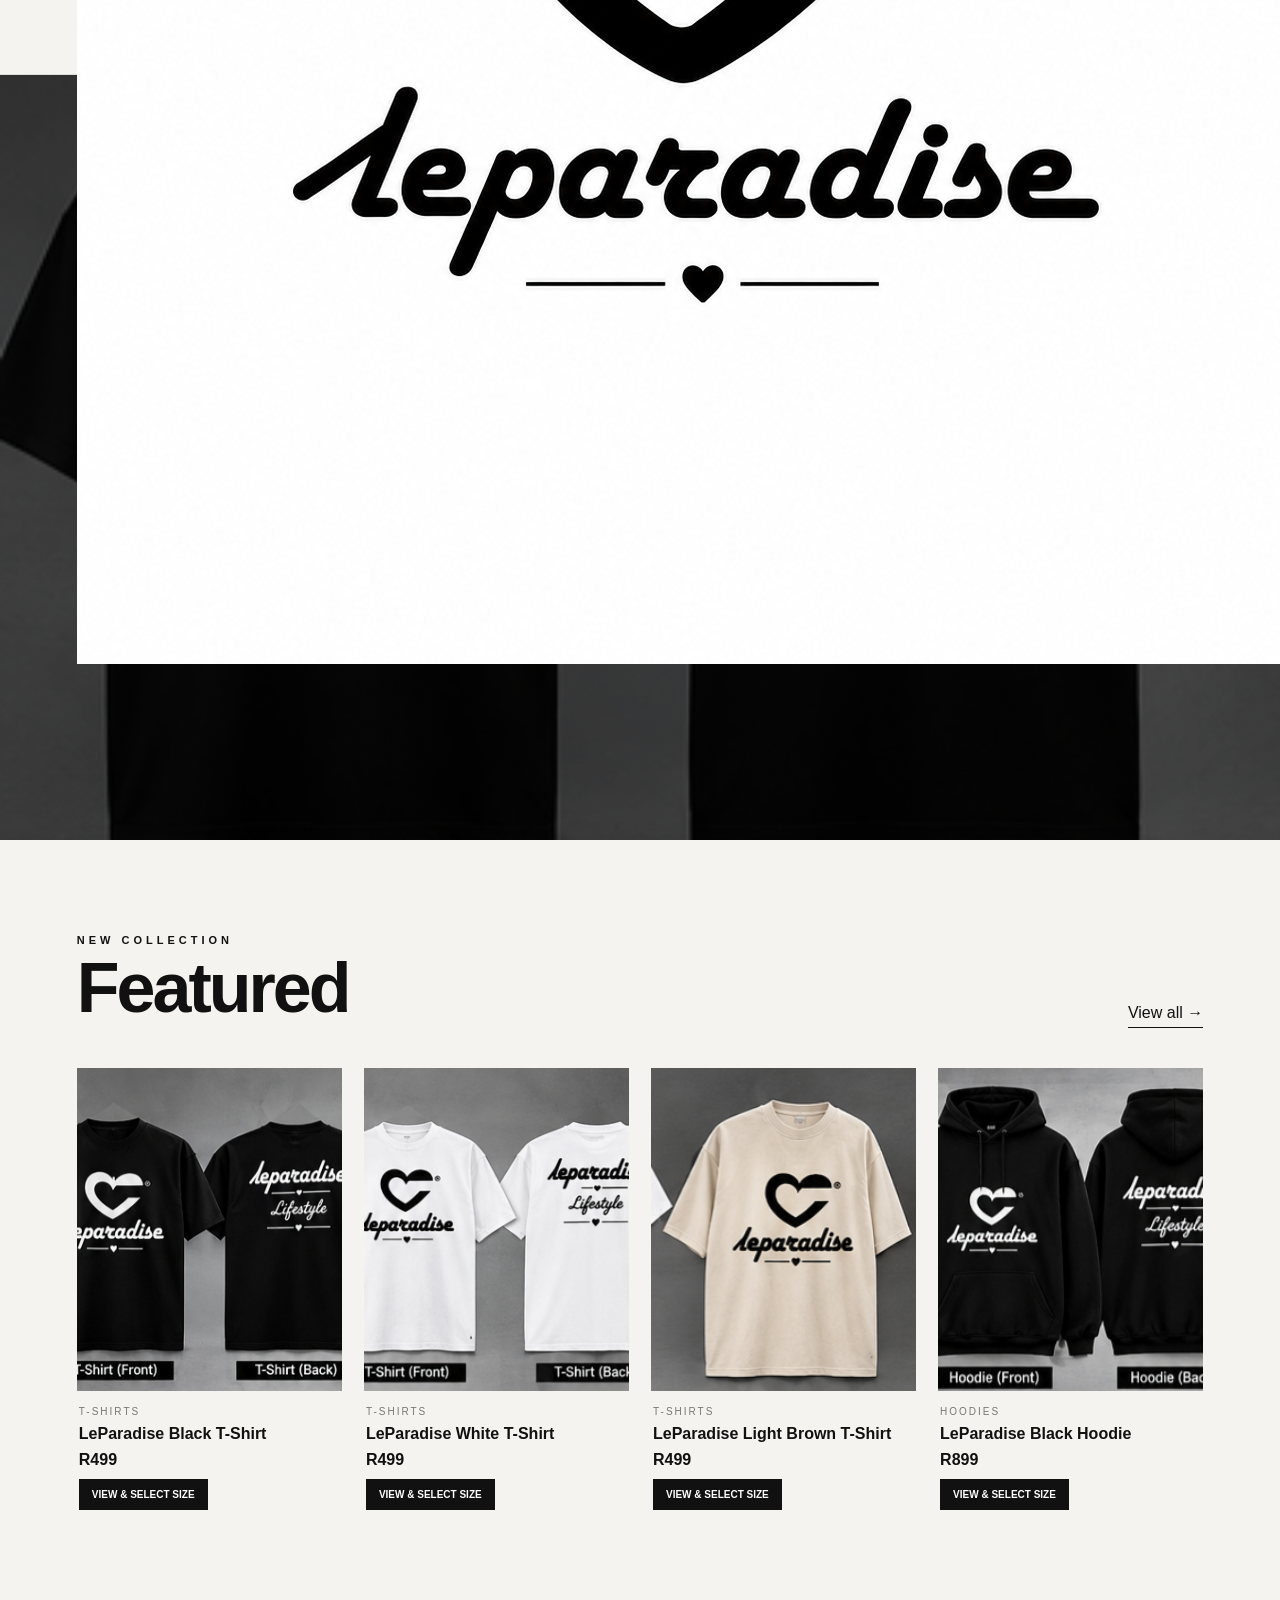
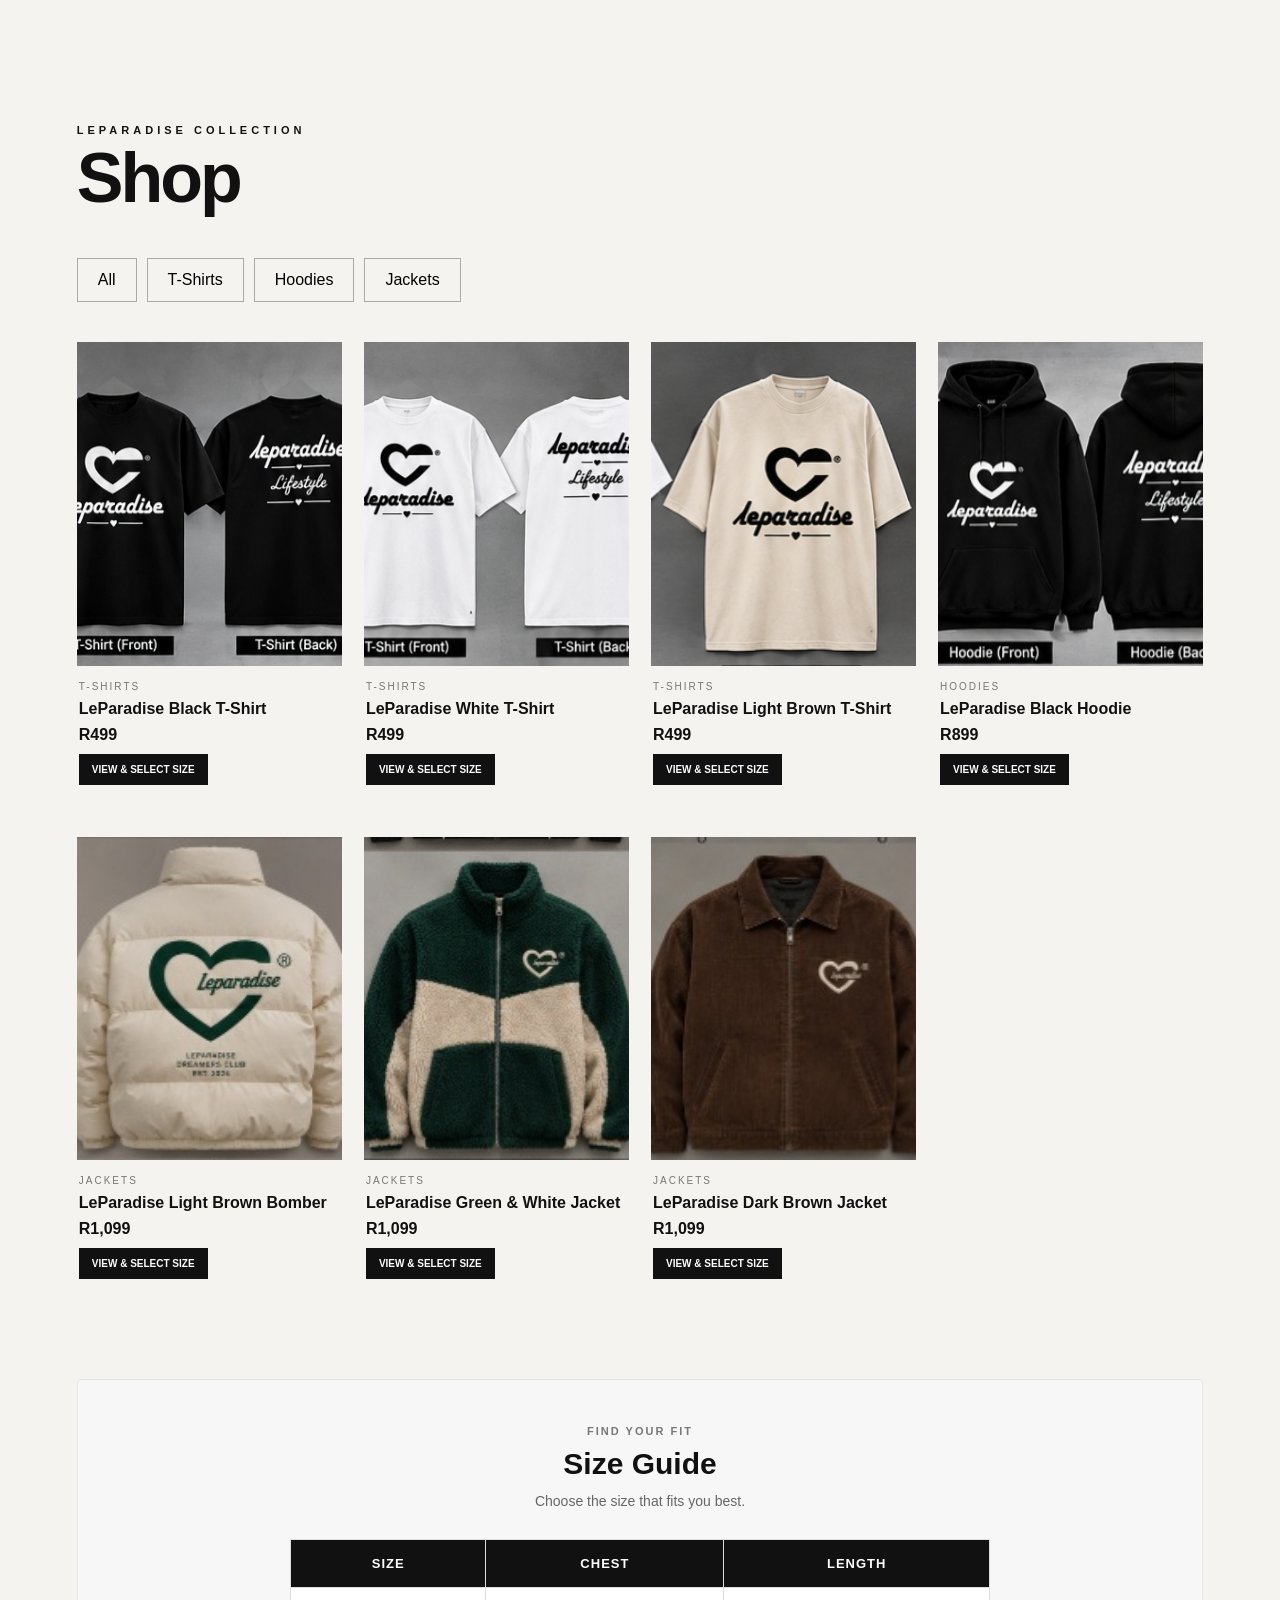
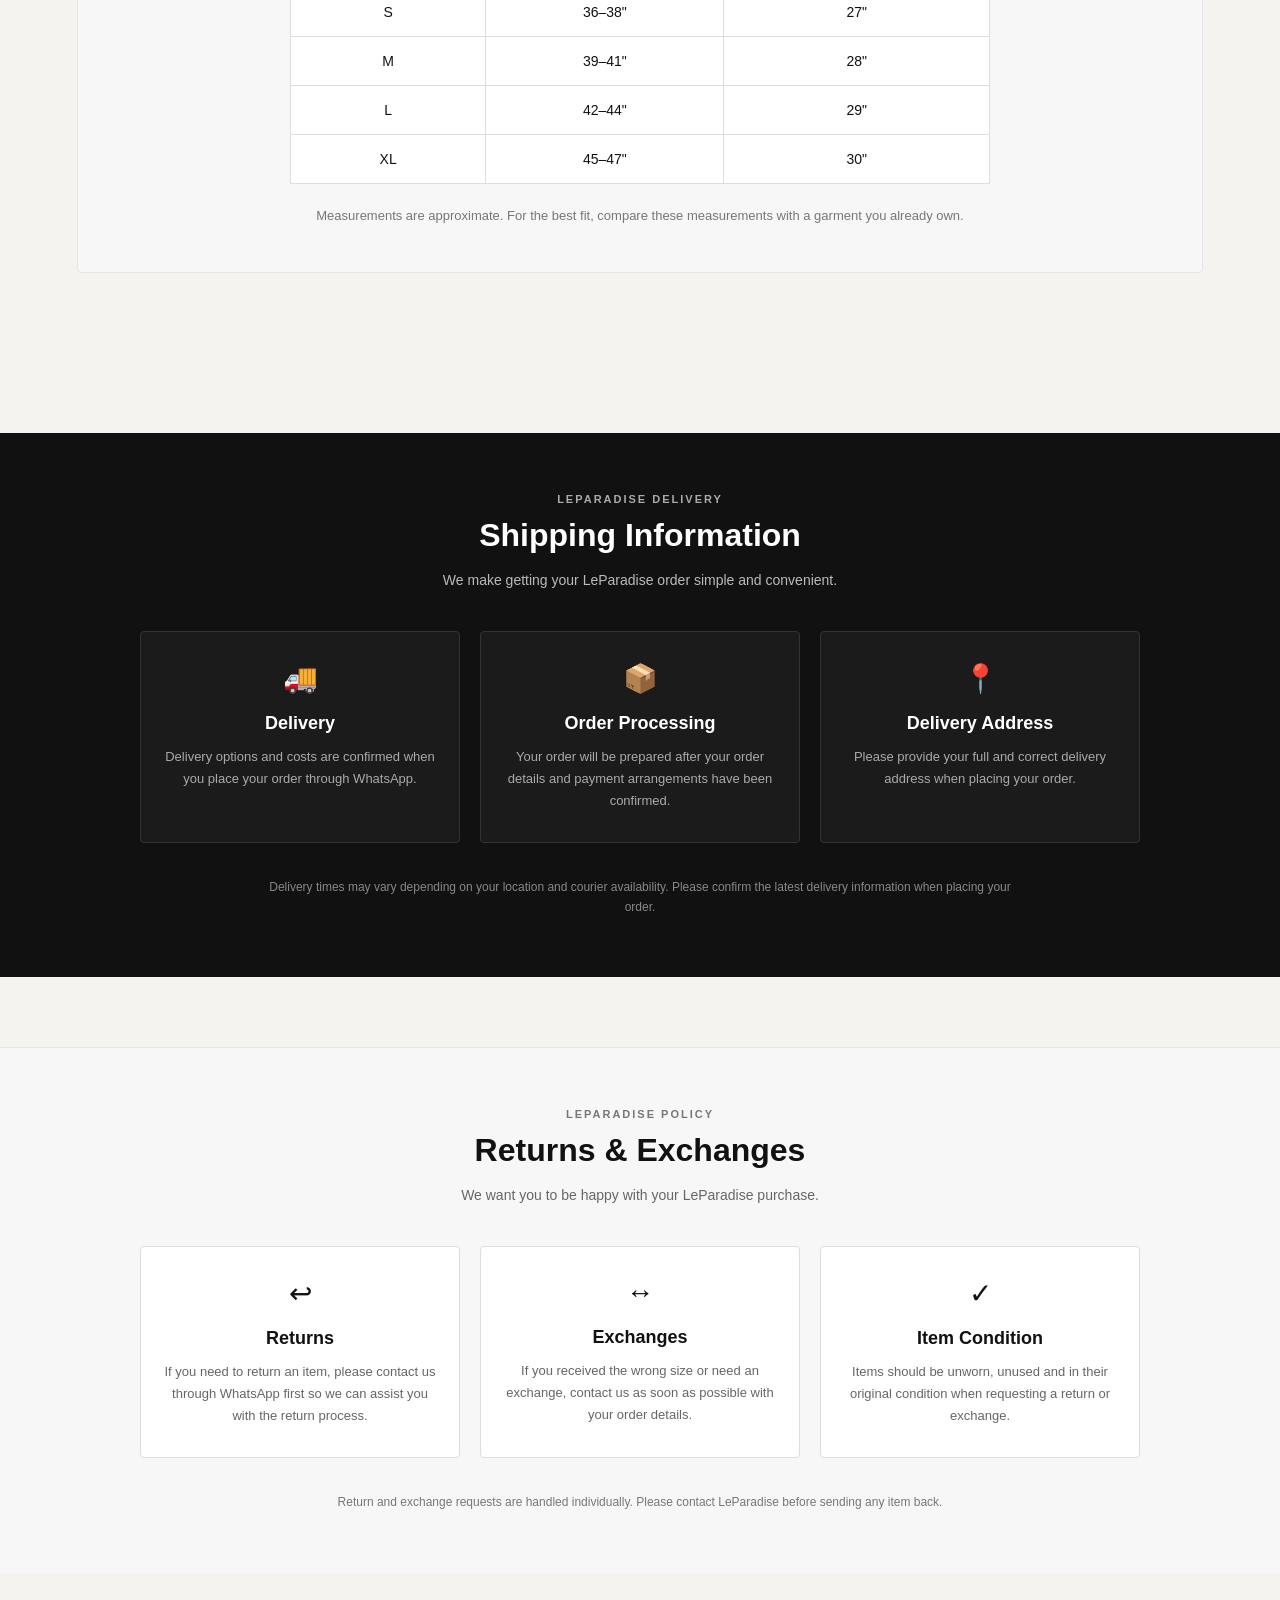
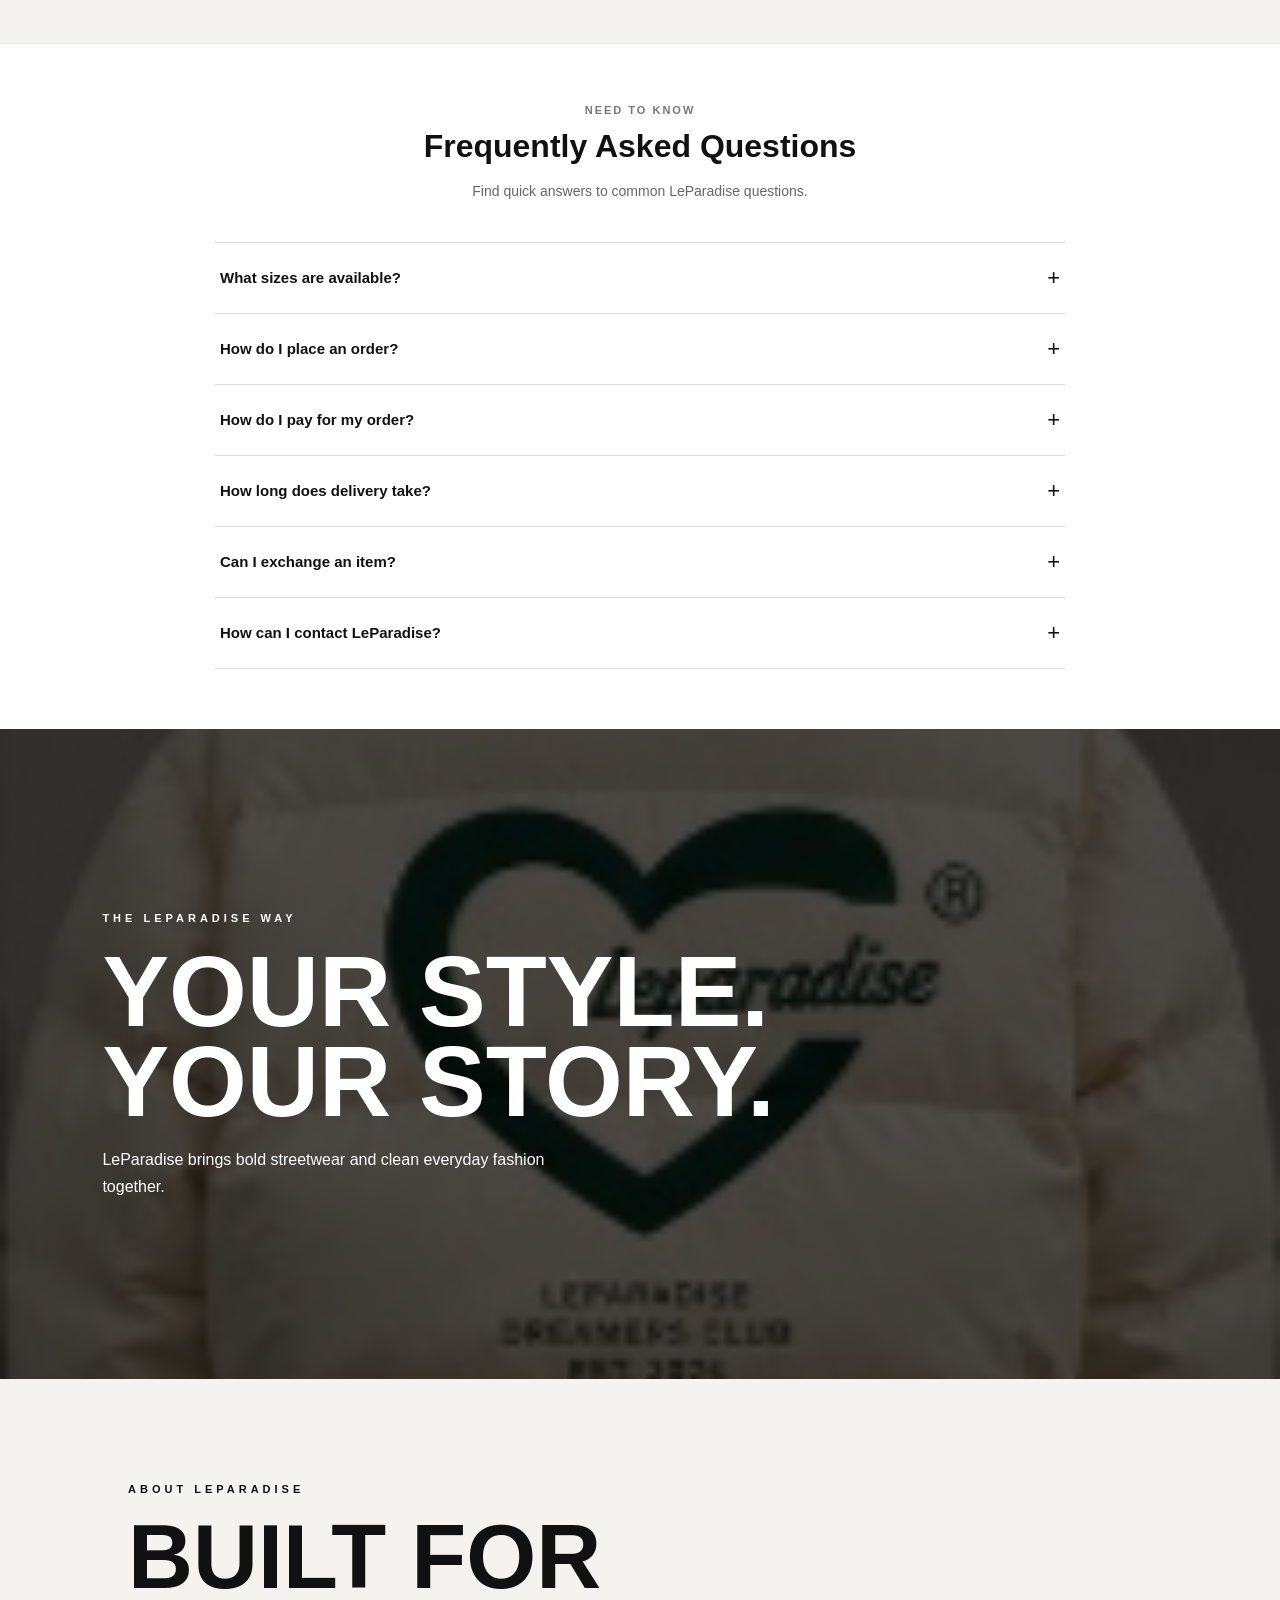
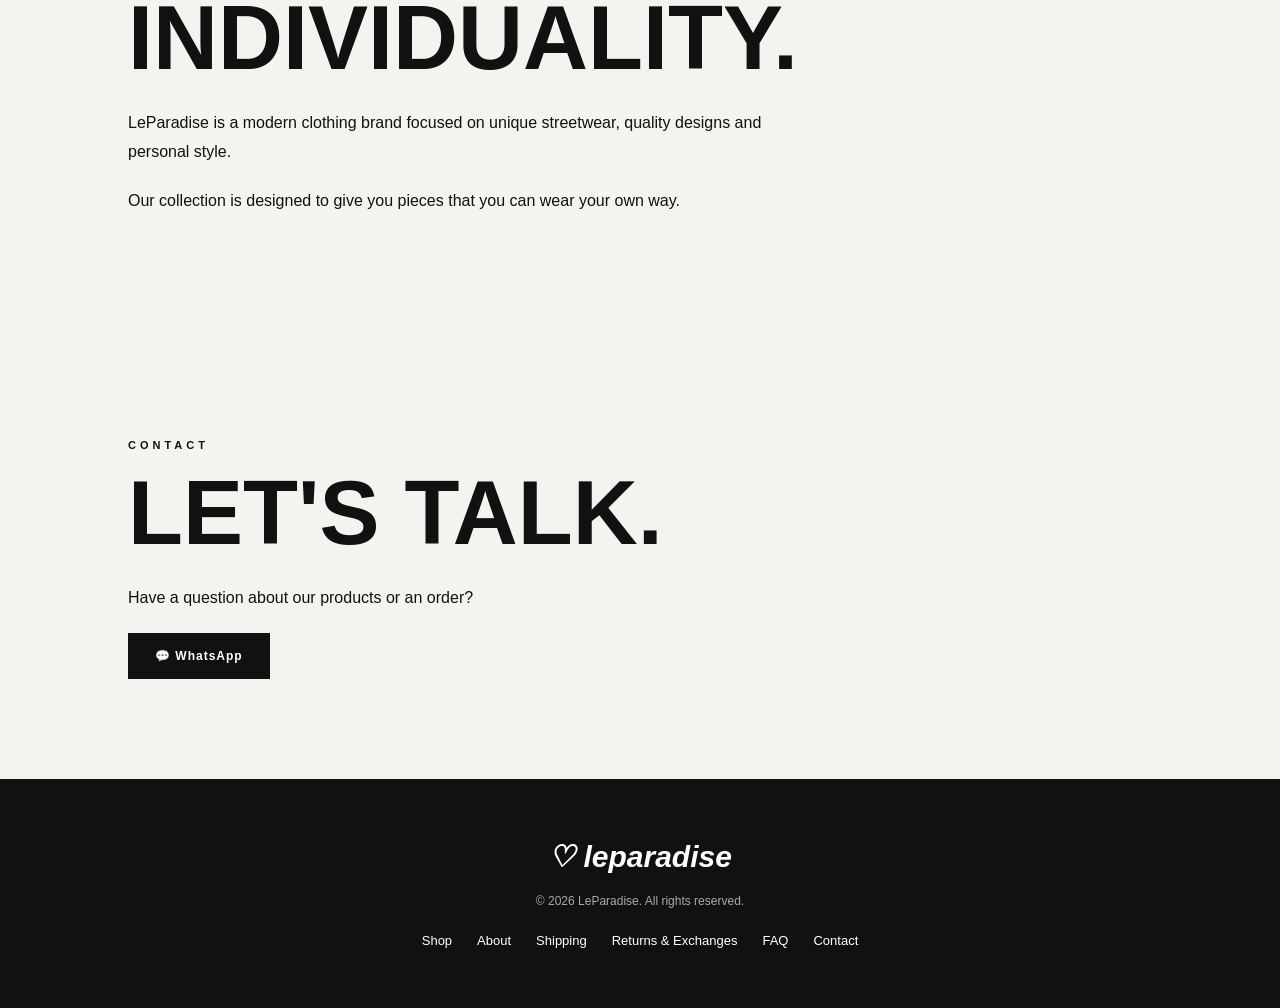
==== commit 619a2d07: "Use LeParadise logo in header" ====
--- a/index.html
+++ b/index.html
@@ -4,23 +4,32 @@
   <meta charset="UTF-8">
   <meta name="viewport" content="width=device-width, initial-scale=1.0">
 
-  <meta
-    name="description"
-    content="LeParadise — premium streetwear created for confidence, individuality and everyday style."
+<meta name="description" content="Shop LeParadise premium streetwear — T-shirts, hoodies and jackets designed for confidence, individuality and everyday style.">
+<meta name="keywords" content="LeParadise, streetwear, clothing, T-shirts, hoodies, jackets, South Africa">
+<meta name="author" content="LeParadise">
+<meta name="robots" content="index, follow">
+<meta property="og:title" content="LeParadise | Official Store">
+<meta property="og:description" content="Premium streetwear created for confidence, individuality and everyday style.">
+<meta property="og:type" content="website">
+<meta property="og:url" content="https://leparadiseofficial.github.io/">  
+
+  <title>LeParadise | Official Store</title>
+  
+<link rel="icon" type="image/png" href="images/file_0000000011fc81f4901655f26402fbb2.png">
+  
+<link rel="stylesheet" href="style.css">
+  
+</head>
+
+<body>
+
+<header class="header">
+
+  <a href="#home" class="logo">
+  <img
+    src="images/file_0000000011fc81f4901655f26402fbb2.png"
+    alt="LeParadise"
   >
-
-  <title>LeParadise | Official Store</title>
-
-  <link rel="stylesheet" href="style.css">
-</head>
-
-<body>
-
-<header class="header">
-
-  <a href="#home" class="logo">
-    <span class="logo-heart">♡</span>
-    <span>leparadise</span>
   </a>
 
   <nav class="desktop-nav">
@@ -36,6 +45,7 @@
       onclick="openSearch()"
       aria-label="Search"
       type="button"
+      
     >
       🔍
     </button>
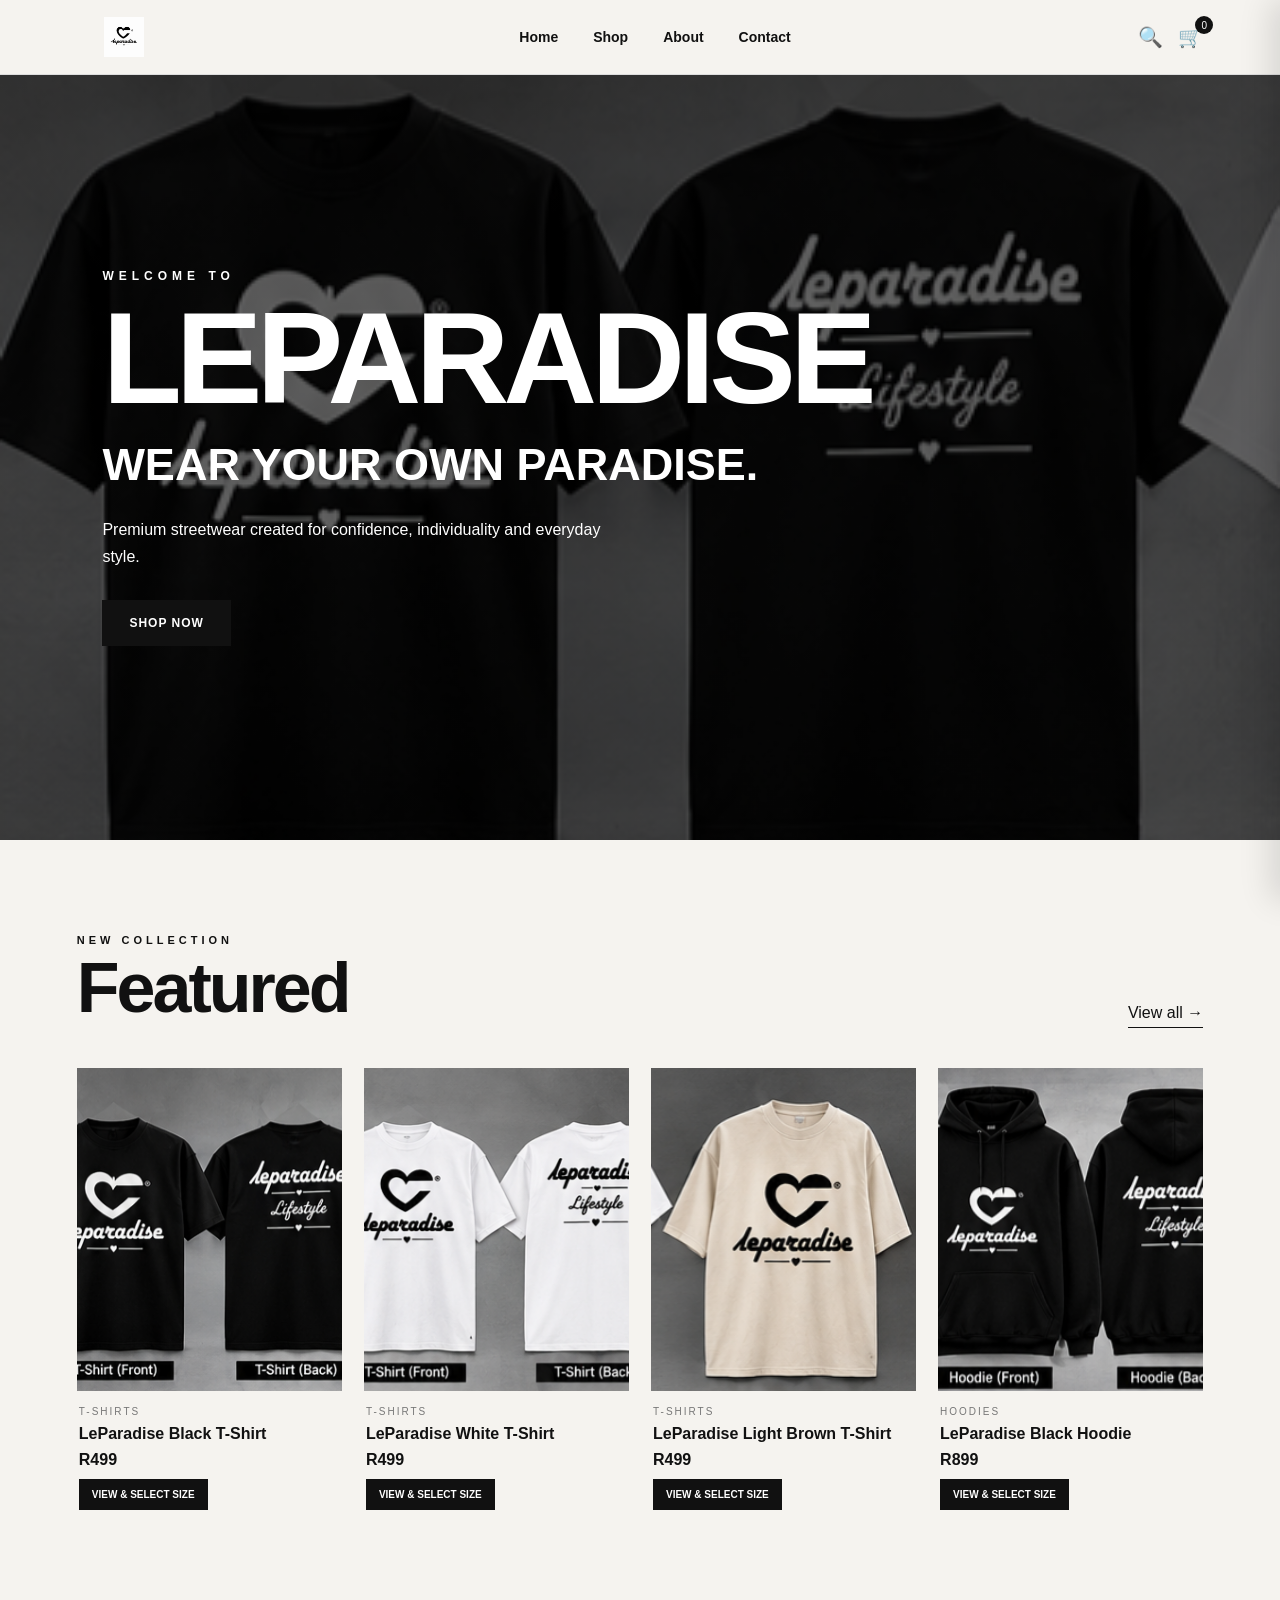
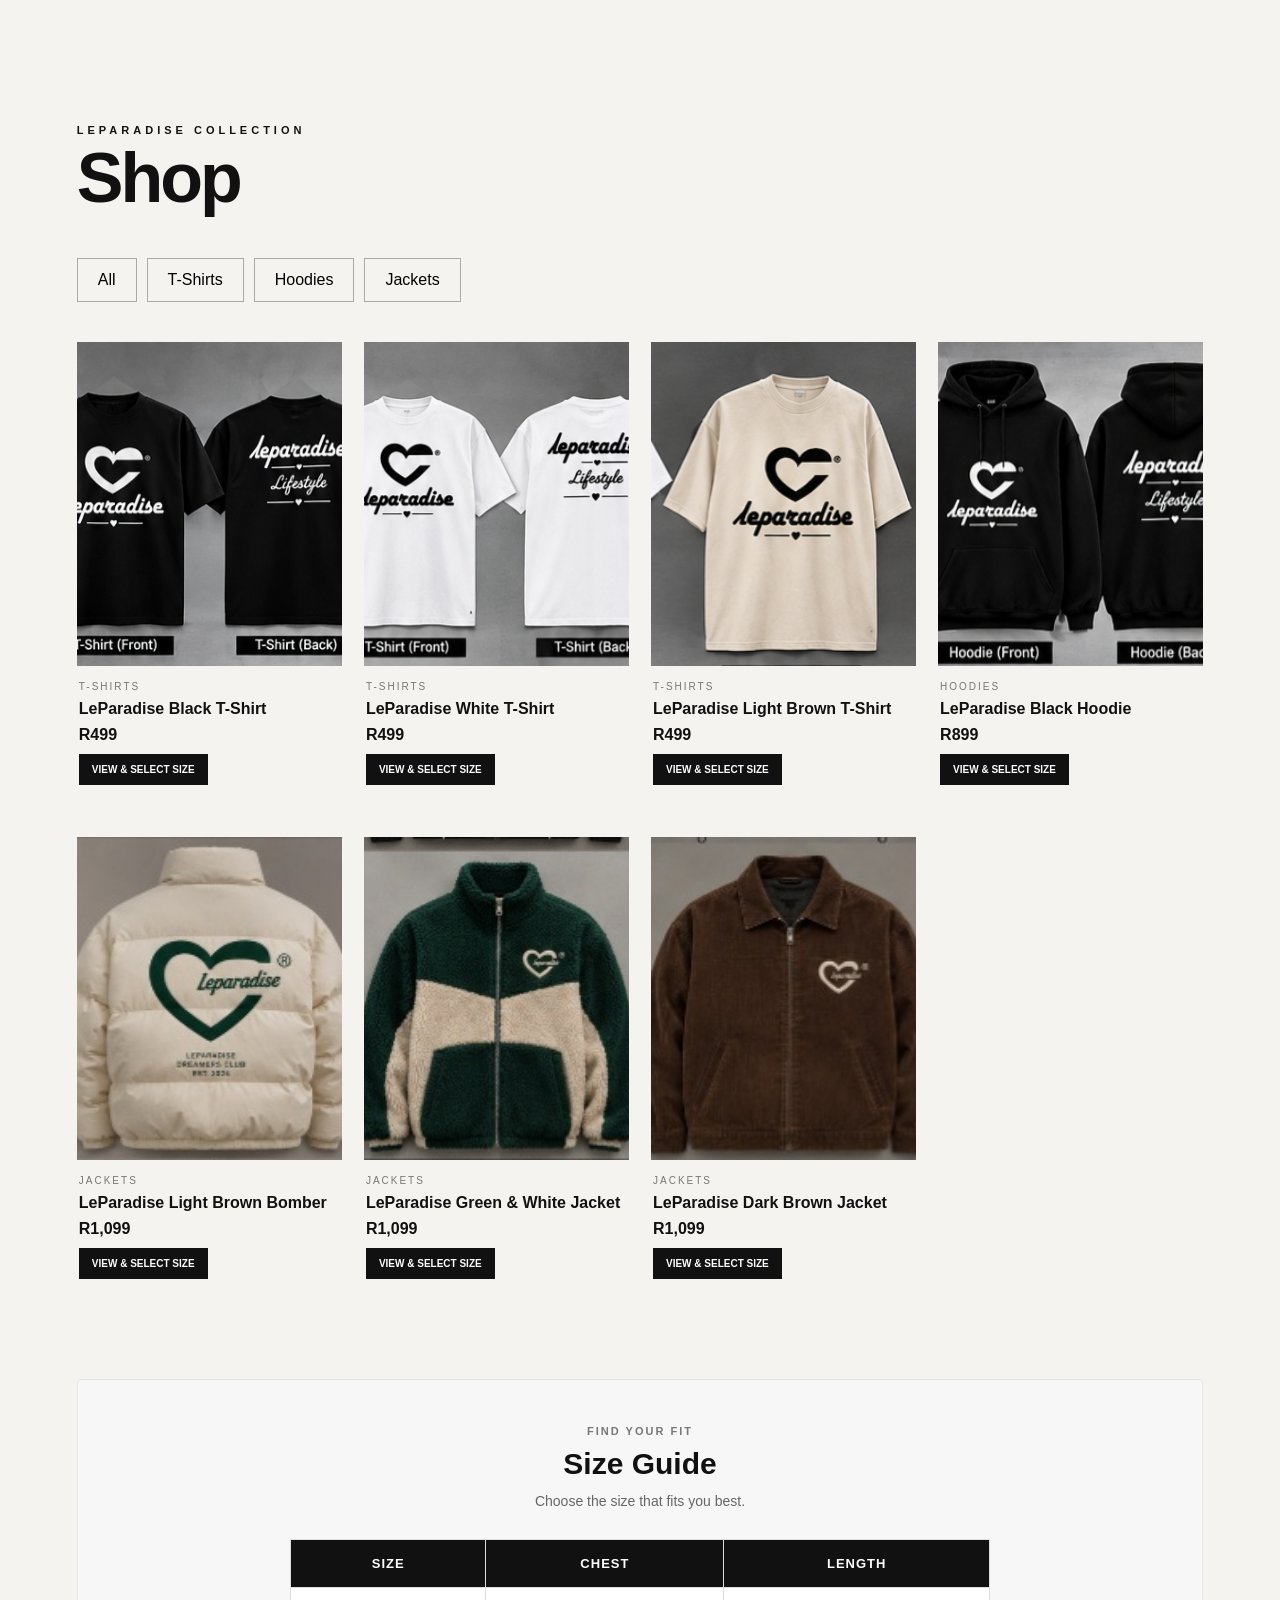
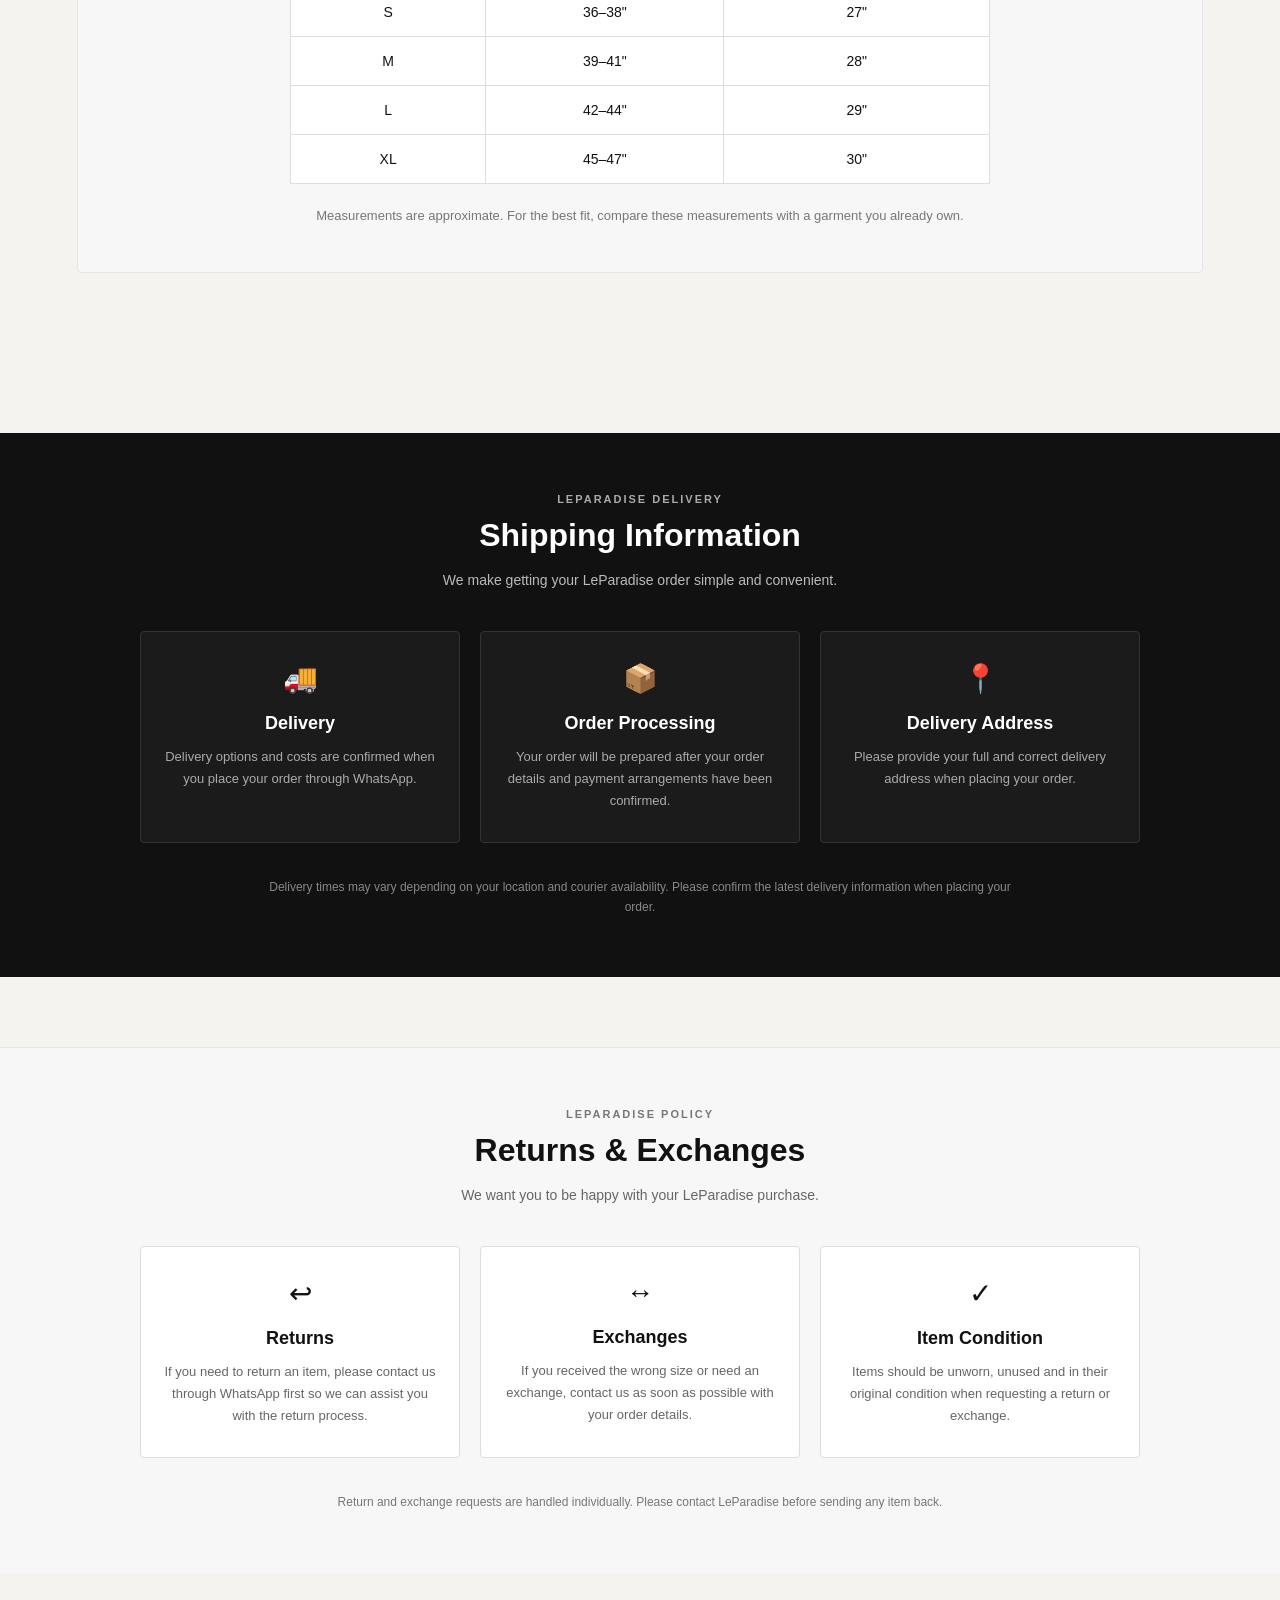
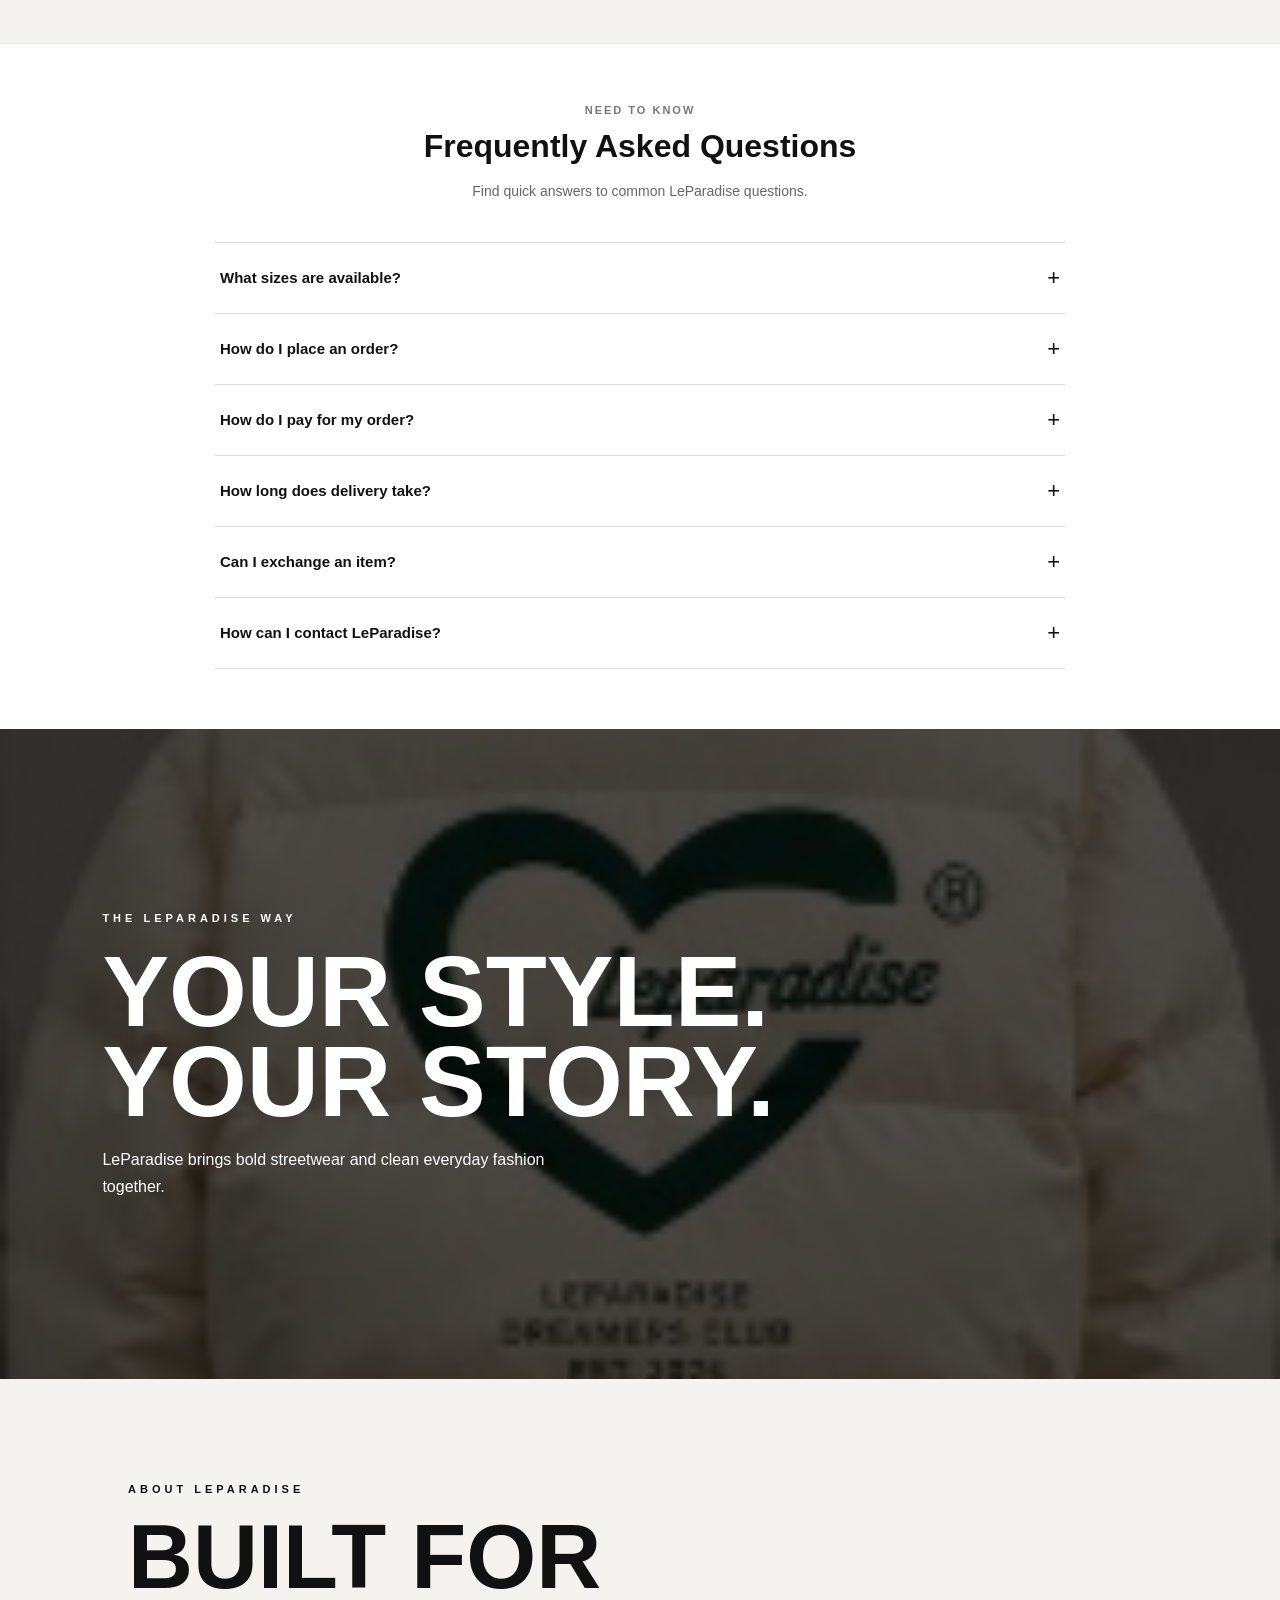
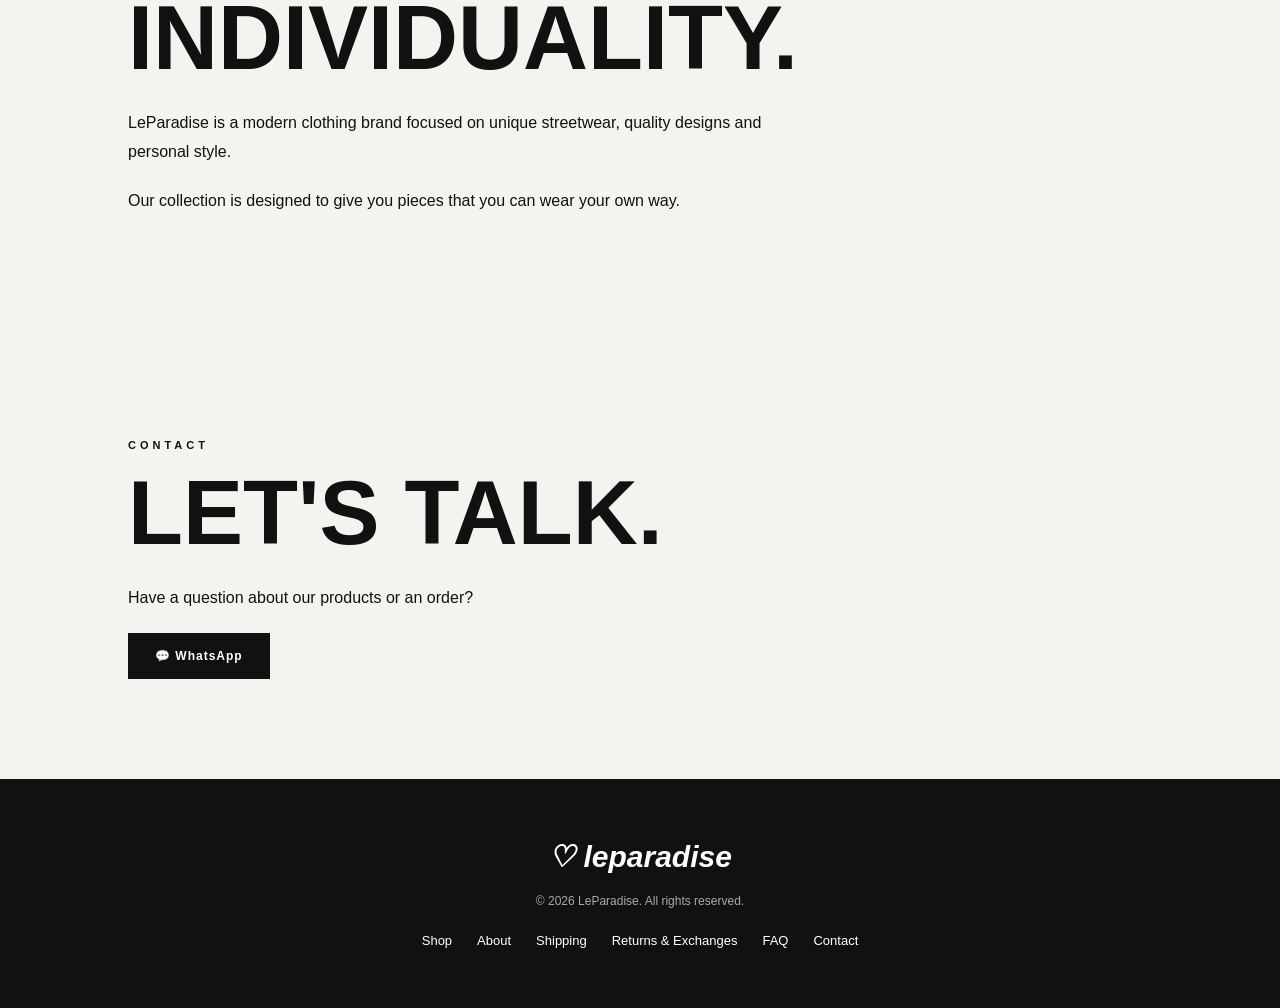
==== commit 57133a2b: "Removed duplicate search button" ====
--- a/index.html
+++ b/index.html
@@ -106,7 +106,7 @@
 
     <input
       id="search-input"
-      type="search"
+      type="text"
       placeholder="Search products..."
       oninput="searchProducts()"
       aria-label="Search products"
--- a/style.css
+++ b/style.css
@@ -57,6 +57,13 @@
   letter-spacing: -1px;
 }
 
+.logo img {
+  width: 95px;
+  height: 40px;
+  object-fit: contain;
+  display: block;
+}
+
 .logo-heart {
   font-size: 37px;
   line-height: 1;
@@ -70,6 +77,15 @@
 .desktop-nav a {
   font-size: 14px;
   font-weight: bold;
+  
+}
+
+.desktop-nav a {
+  transition: opacity 0.25s ease;
+}
+
+.desktop-nav a:hover {
+  opacity: 0.55;
 }
 
 .header-buttons {
@@ -134,7 +150,7 @@
   flex-direction: column;
   gap: 30px;
 
-  transition: .4s;
+  transition: right 0.4s ease;
 }
 
 .mobile-menu.active {
@@ -144,6 +160,15 @@
 .mobile-menu a {
   font-size: 27px;
   font-weight: bold;
+}
+
+.mobile-menu a {
+  transition: opacity 0.2s ease, transform 0.2s ease;
+}
+
+.mobile-menu a:active {
+  opacity: 0.6;
+  transform: translateX(5px);
 }
 
 .close-menu {
@@ -162,7 +187,9 @@
 /* SEARCH */
 
 .search-box {
-  display: none;
+  opacity: 0;
+  visibility: hidden;
+  transform: translateY(-10px);
 
   position: fixed;
   top: 75px;
@@ -177,10 +204,14 @@
   padding: 20px 6%;
 
   border-bottom: 1px solid #ddd;
+
+  transition: opacity 0.25s ease, transform 0.25s ease, visibility 0.25s ease;
 }
 
 .search-box.active {
-  display: block;
+  opacity: 1;
+  visibility: visible;
+  transform: translateY(0);
 }
 
 .search-content {
@@ -262,7 +293,6 @@
 
 
 /* BUTTON */
-
 .main-button {
   display: inline-block;
 
@@ -276,7 +306,15 @@
   letter-spacing: 1px;
 
   border: none;
-}
+
+  transition: background 0.25s ease, transform 0.25s ease;
+}
+
+.main-button:hover {
+  background: #333;
+  transform: translateY(-2px);
+}
+
 
 
 /* SECTIONS */
@@ -348,6 +386,14 @@
   min-width: 0;
 }
 
+.product-card {
+  transition: transform 0.25s ease;
+}
+
+.product-card:hover {
+  transform: translateY(-4px);
+}
+
 .product-image {
   width: 100%;
   aspect-ratio: .82;
@@ -359,6 +405,15 @@
   background: #ddd;
 }
 
+.product-image {
+  transition: transform 0.3s ease, opacity 0.3s ease;
+}
+
+.product-card:hover .product-image {
+  transform: scale(1.03);
+  opacity: 0.92;
+}
+
 .product-info {
   padding: 15px 2px 30px;
 }
@@ -397,6 +452,14 @@
   margin-right: 4px;
 }
 
+.product-info button {
+  transition: background 0.25s ease, transform 0.25s ease;
+}
+
+.product-info button:hover {
+  background: #333;
+  transform: translateY(-2px);
+}
 
 /* BRAND */
 
@@ -526,6 +589,16 @@
   padding: 12px 18px;
 }
 
+.sizes button {
+  transition: background 0.2s ease, color 0.2s ease, transform 0.2s ease;
+}
+
+.sizes button:hover {
+  background: #111;
+  color: white;
+  transform: translateY(-2px);
+}
+
 .sizes button.selected {
   background: #111;
   color: white;
@@ -559,7 +632,9 @@
   height: 100vh;
 
   background: white;
-
+  
+  box-shadow: -10px 0 30px rgba(0,0,0,.12);
+  
   z-index: 2500;
 
   display: flex;
@@ -676,6 +751,16 @@
   border: none;
 
   font-weight: bold;
+  
+  .checkout-button {
+  transition: background 0.25s ease, transform 0.25s ease;
+}
+
+.checkout-button:hover {
+  background: #333;
+  transform: translateY(-2px);
+}
+  
 }
 
 
@@ -748,7 +833,12 @@
   .logo {
     font-size: 18px;
   }
-
+  
+  .logo img {
+    width: 85px;
+    height: 36px;
+    }
+  
   .logo-heart {
     font-size: 30px;
   }
@@ -1153,6 +1243,14 @@
   font-weight: 600;
 }
 
+.faq-item summary {
+  transition: opacity 0.2s ease;
+}
+
+.faq-item summary:hover {
+  opacity: 0.65;
+}
+
 .faq-item summary::-webkit-details-marker {
   display: none;
 }
